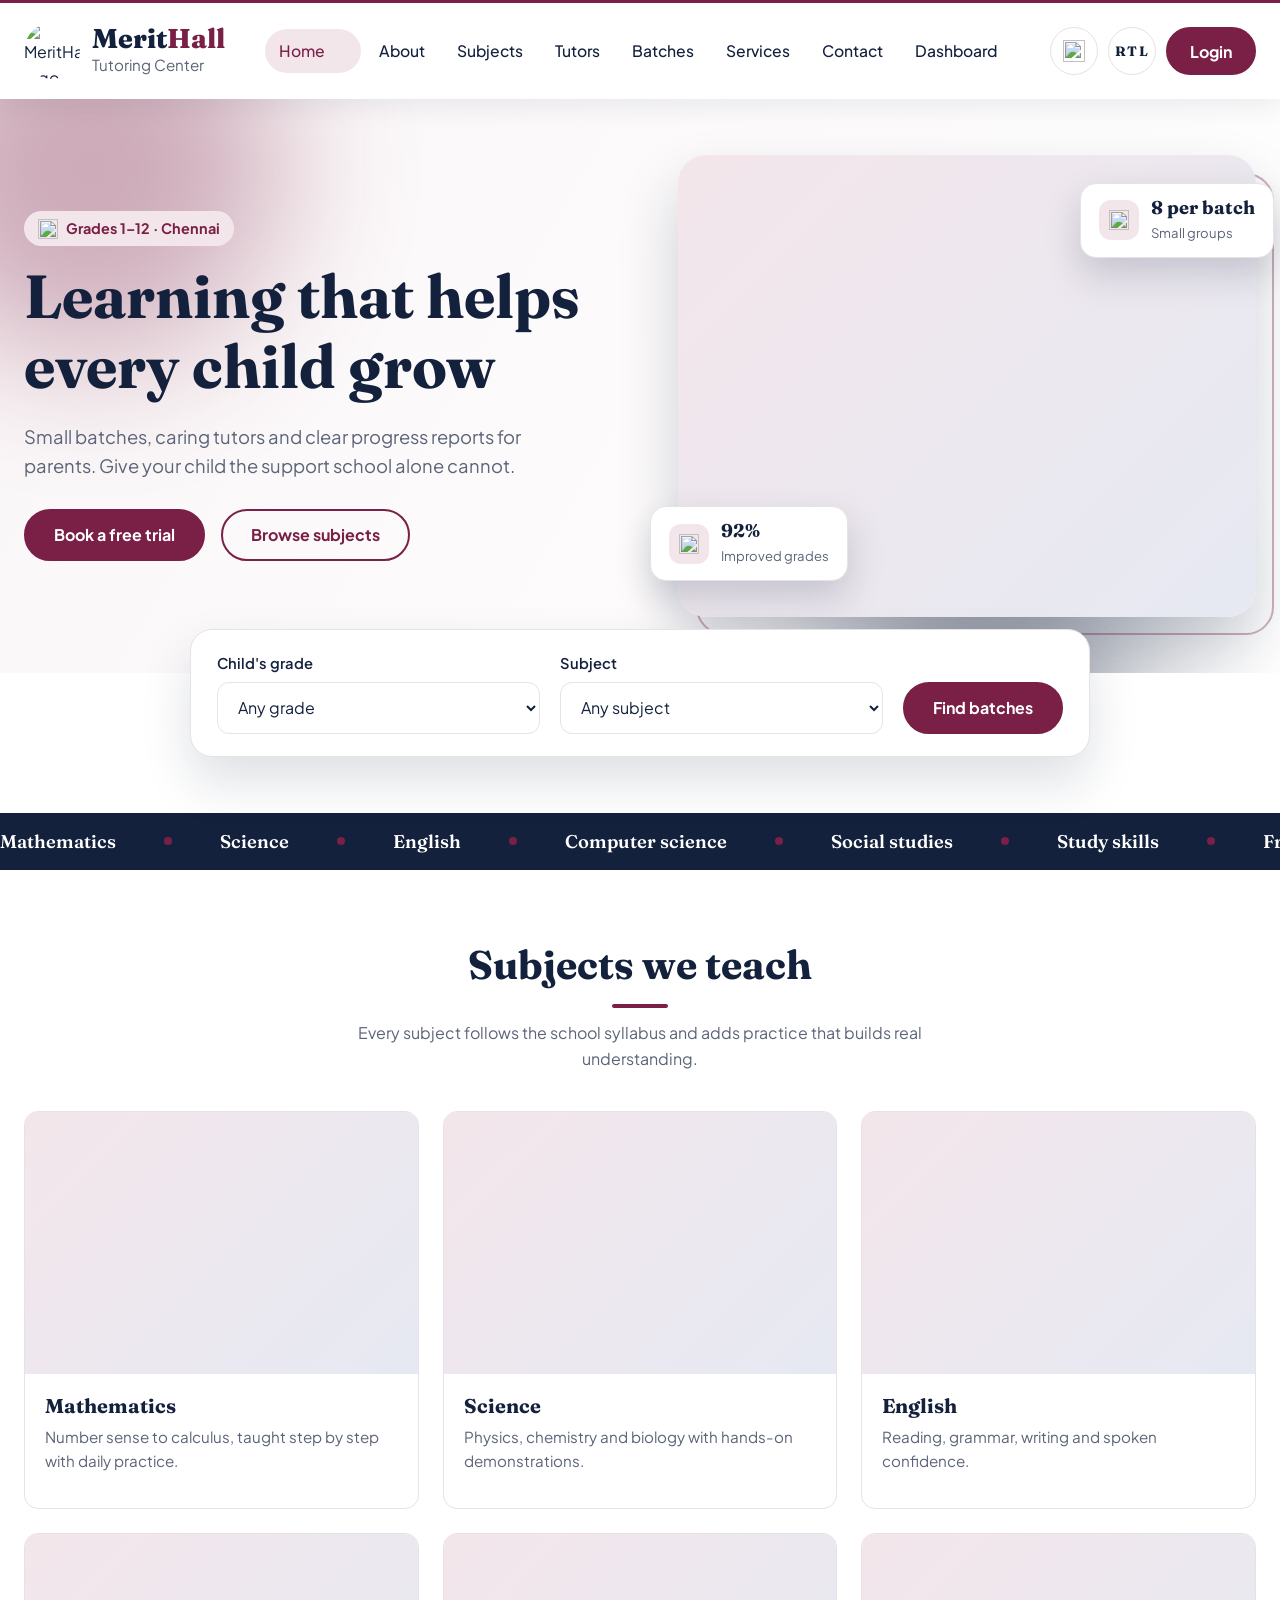
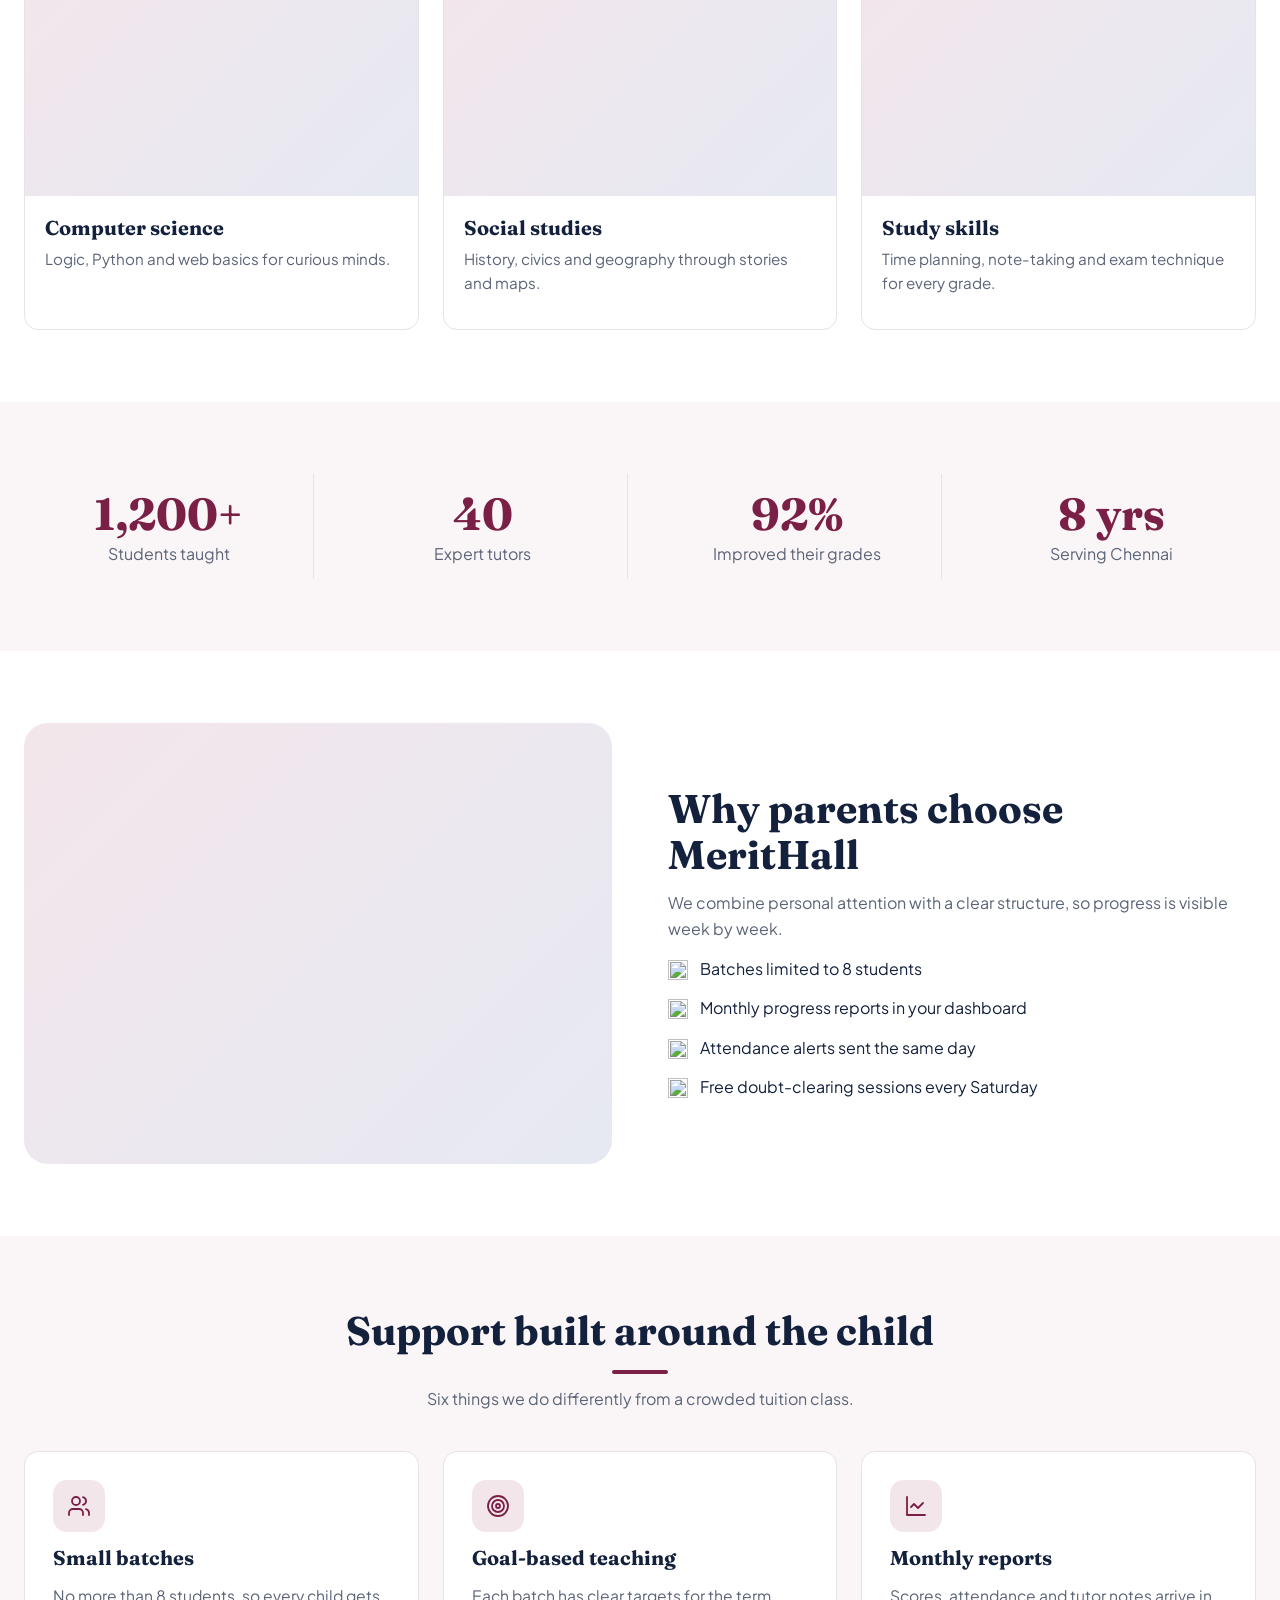
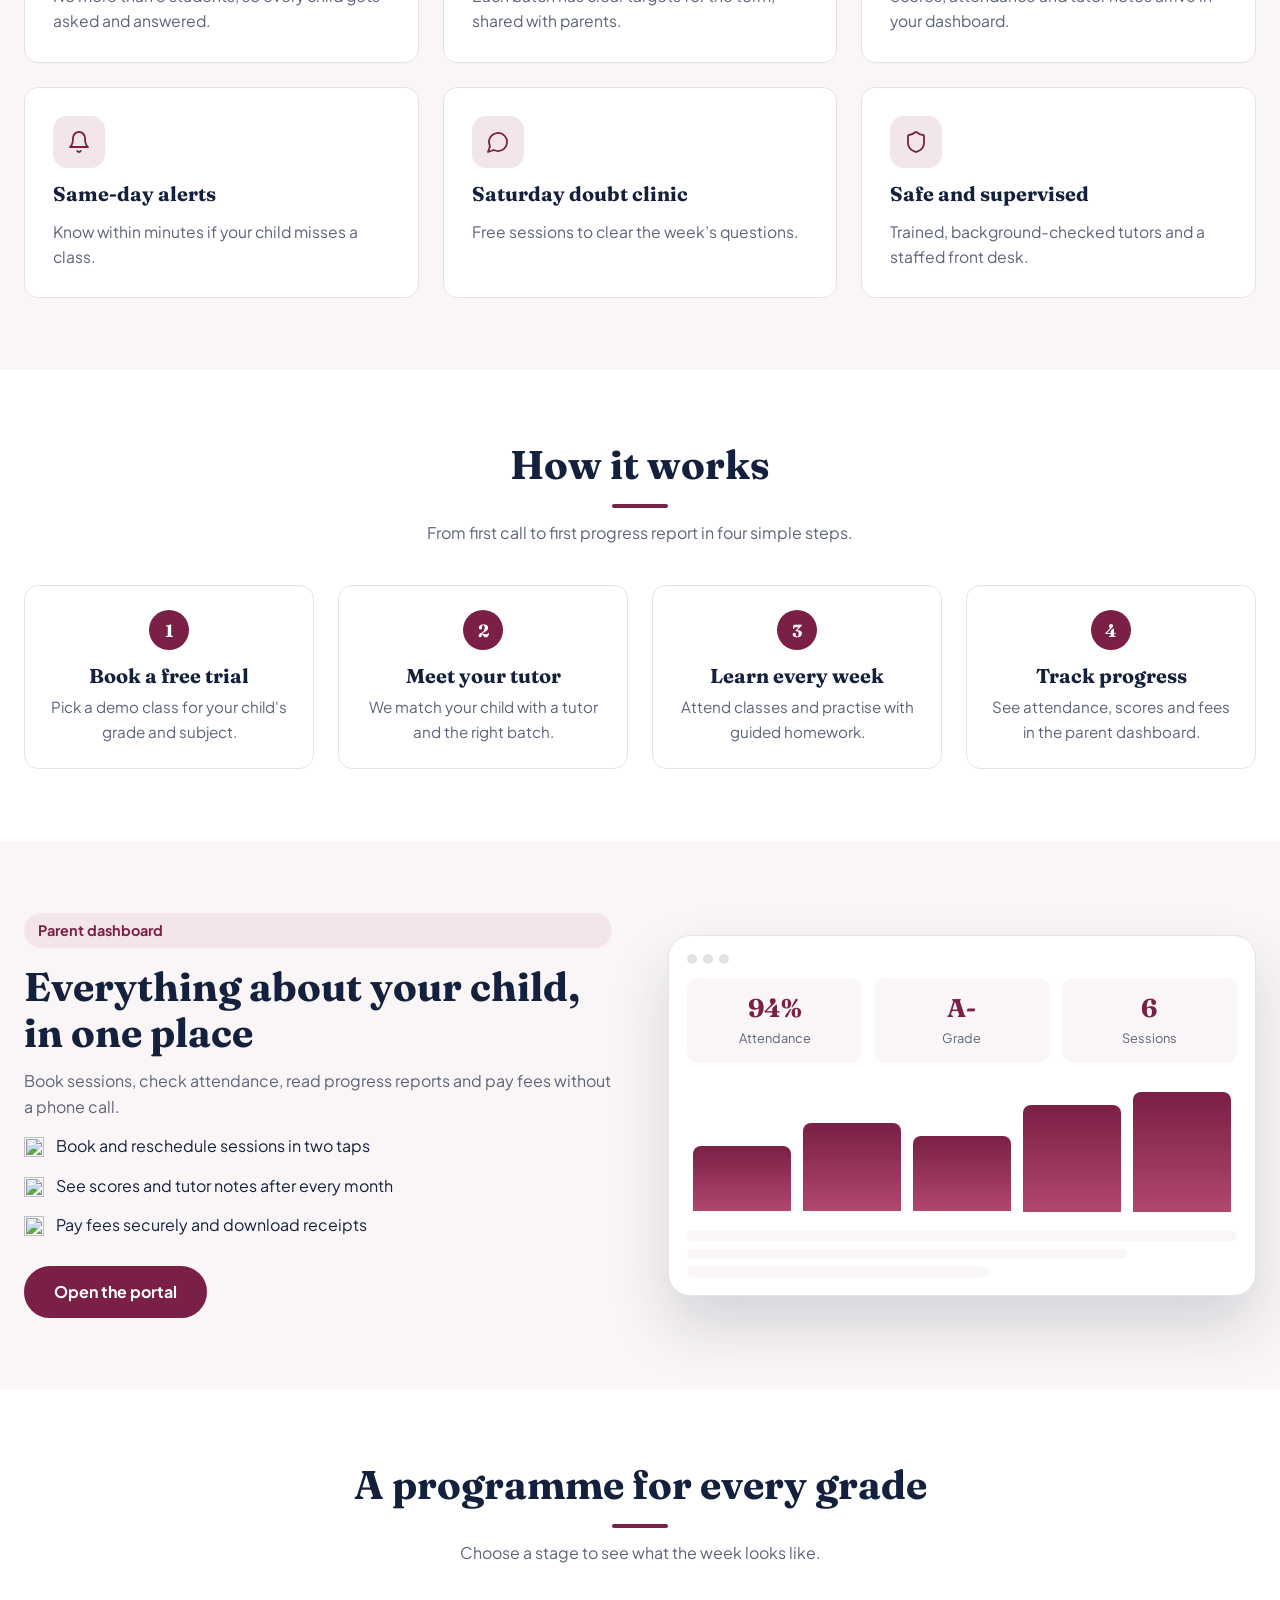
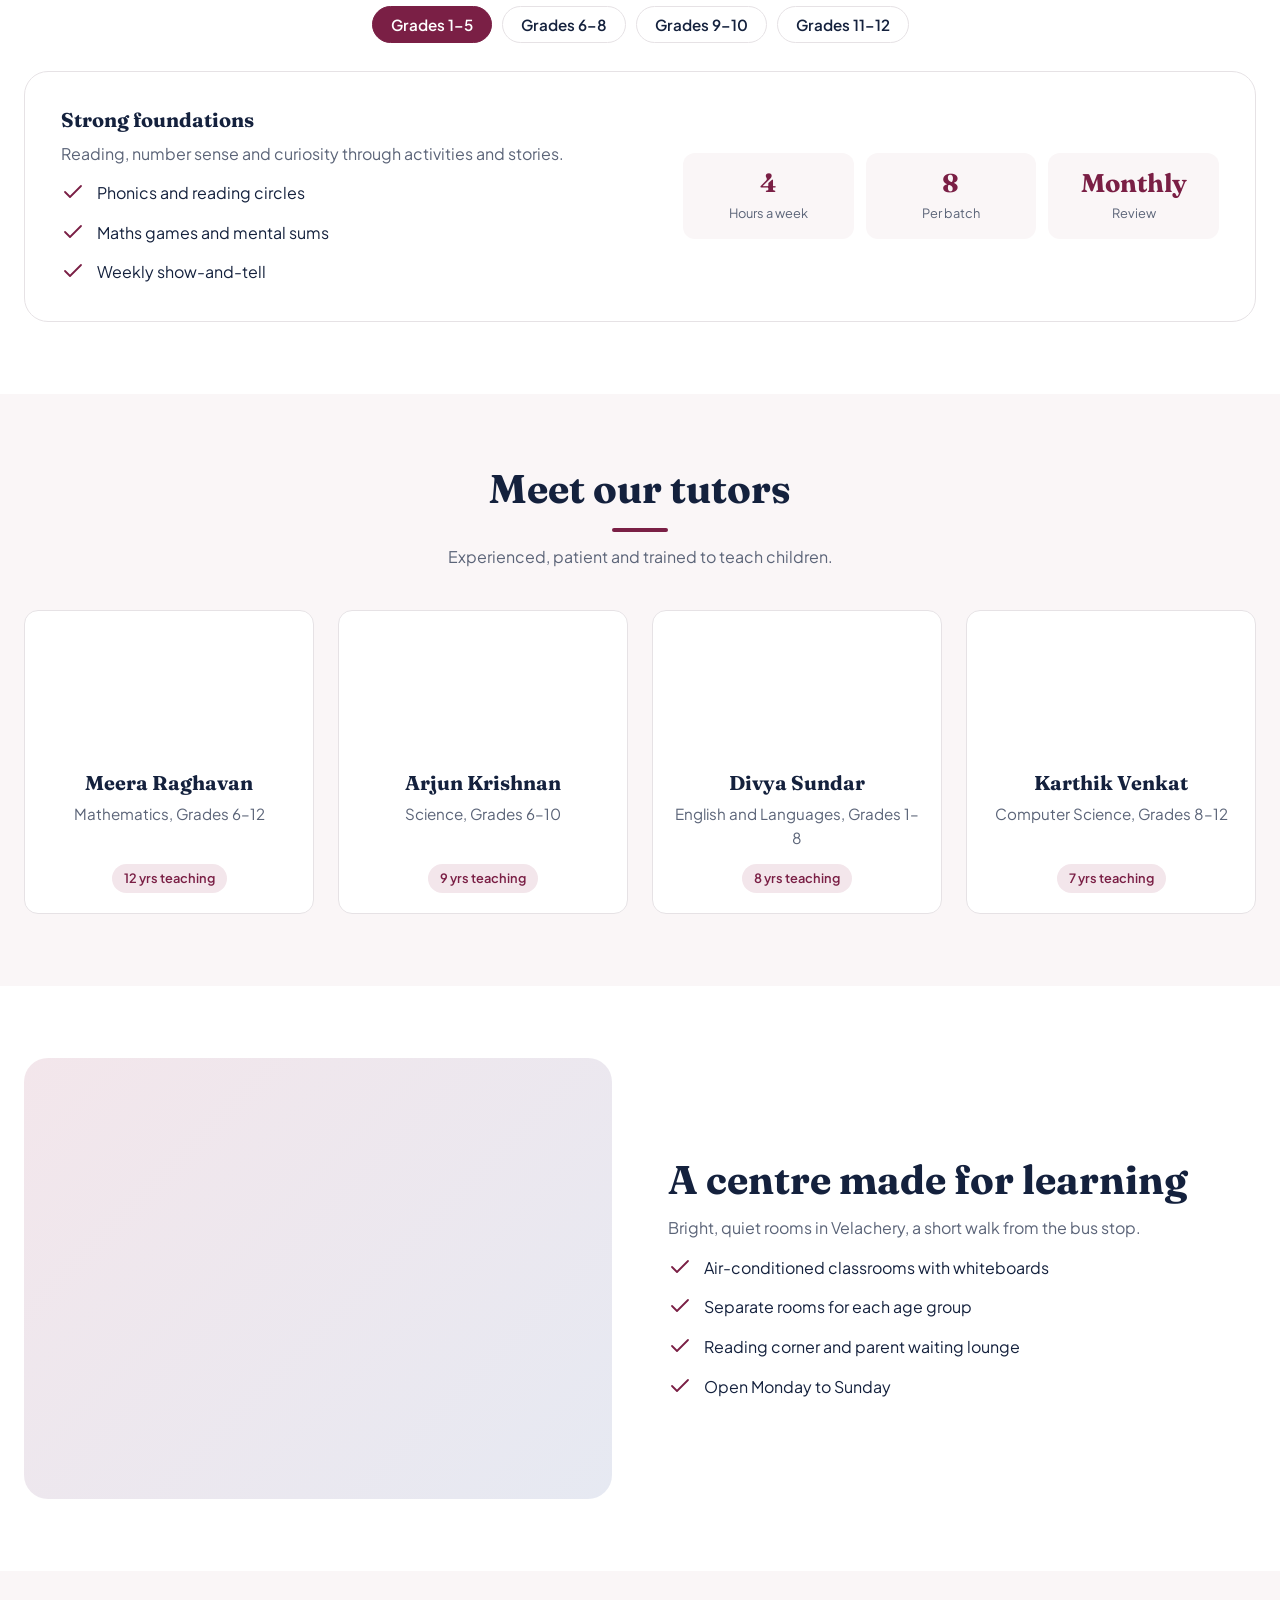
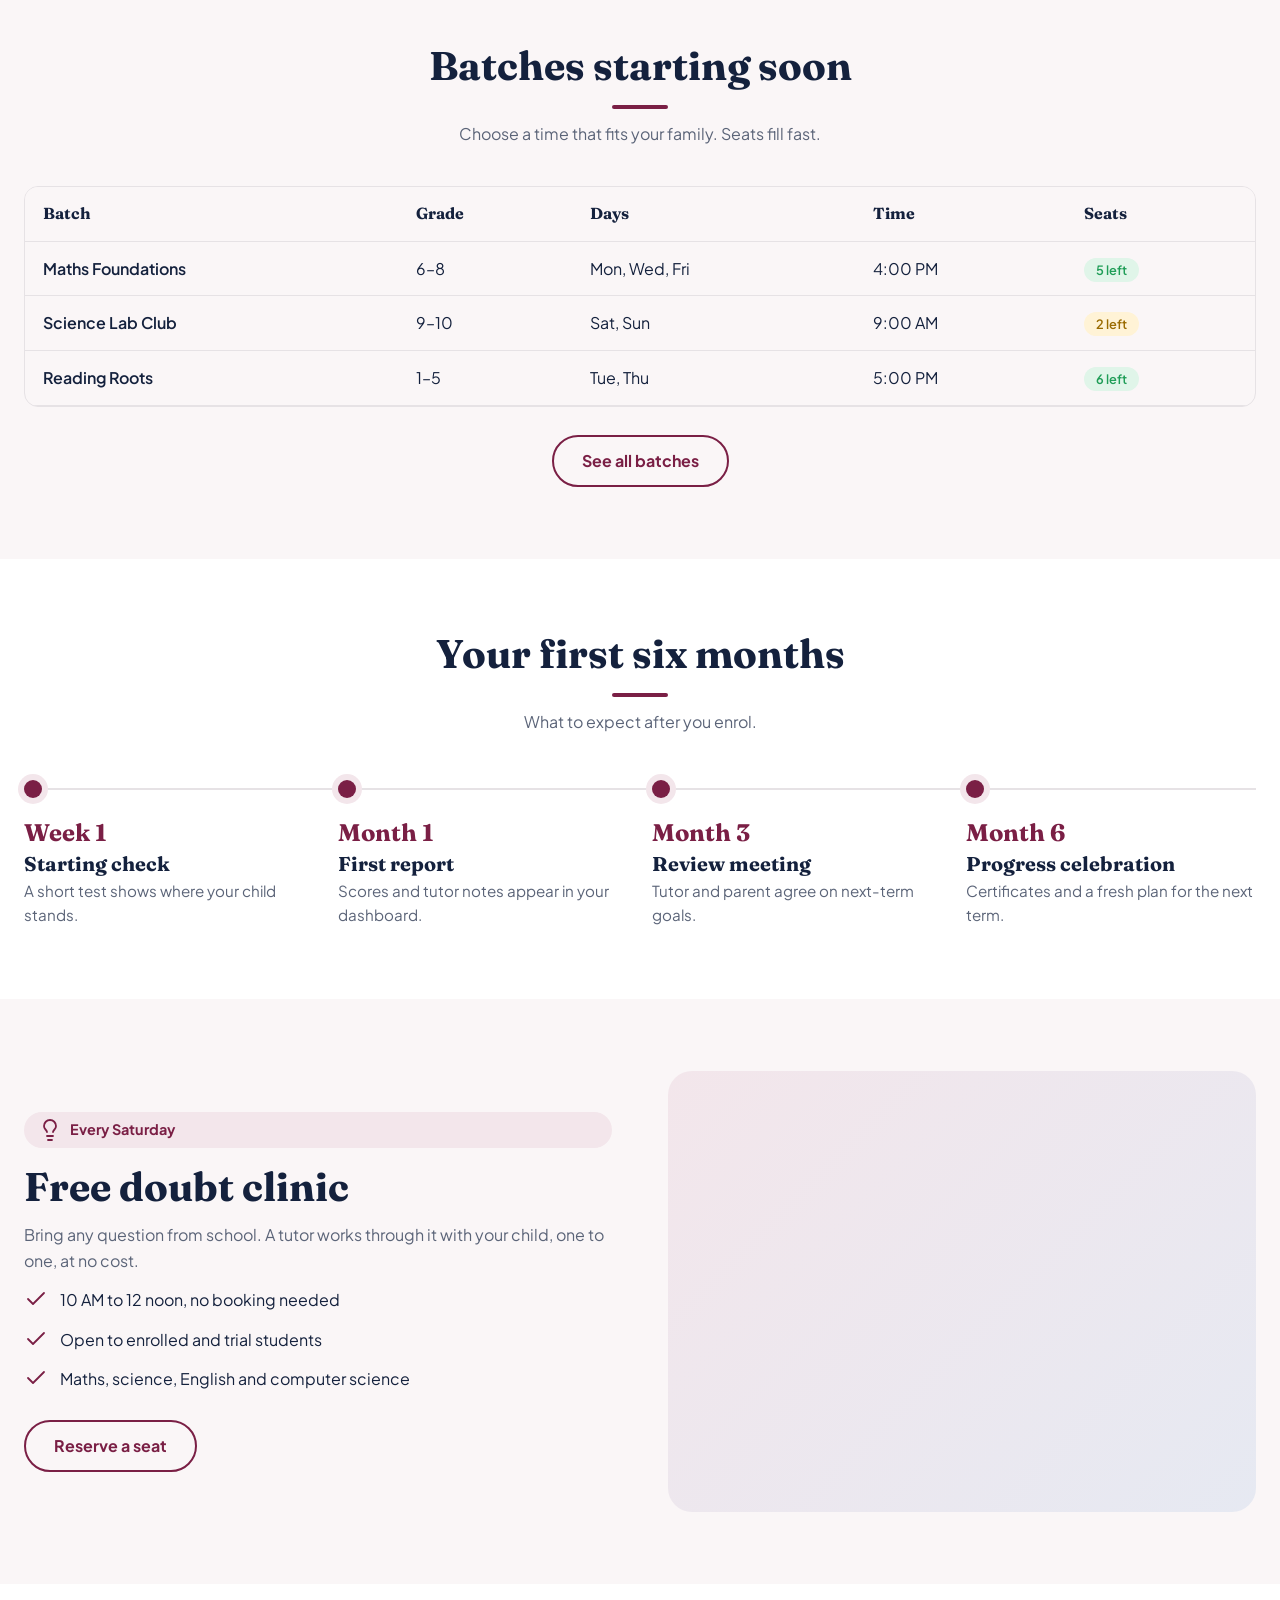
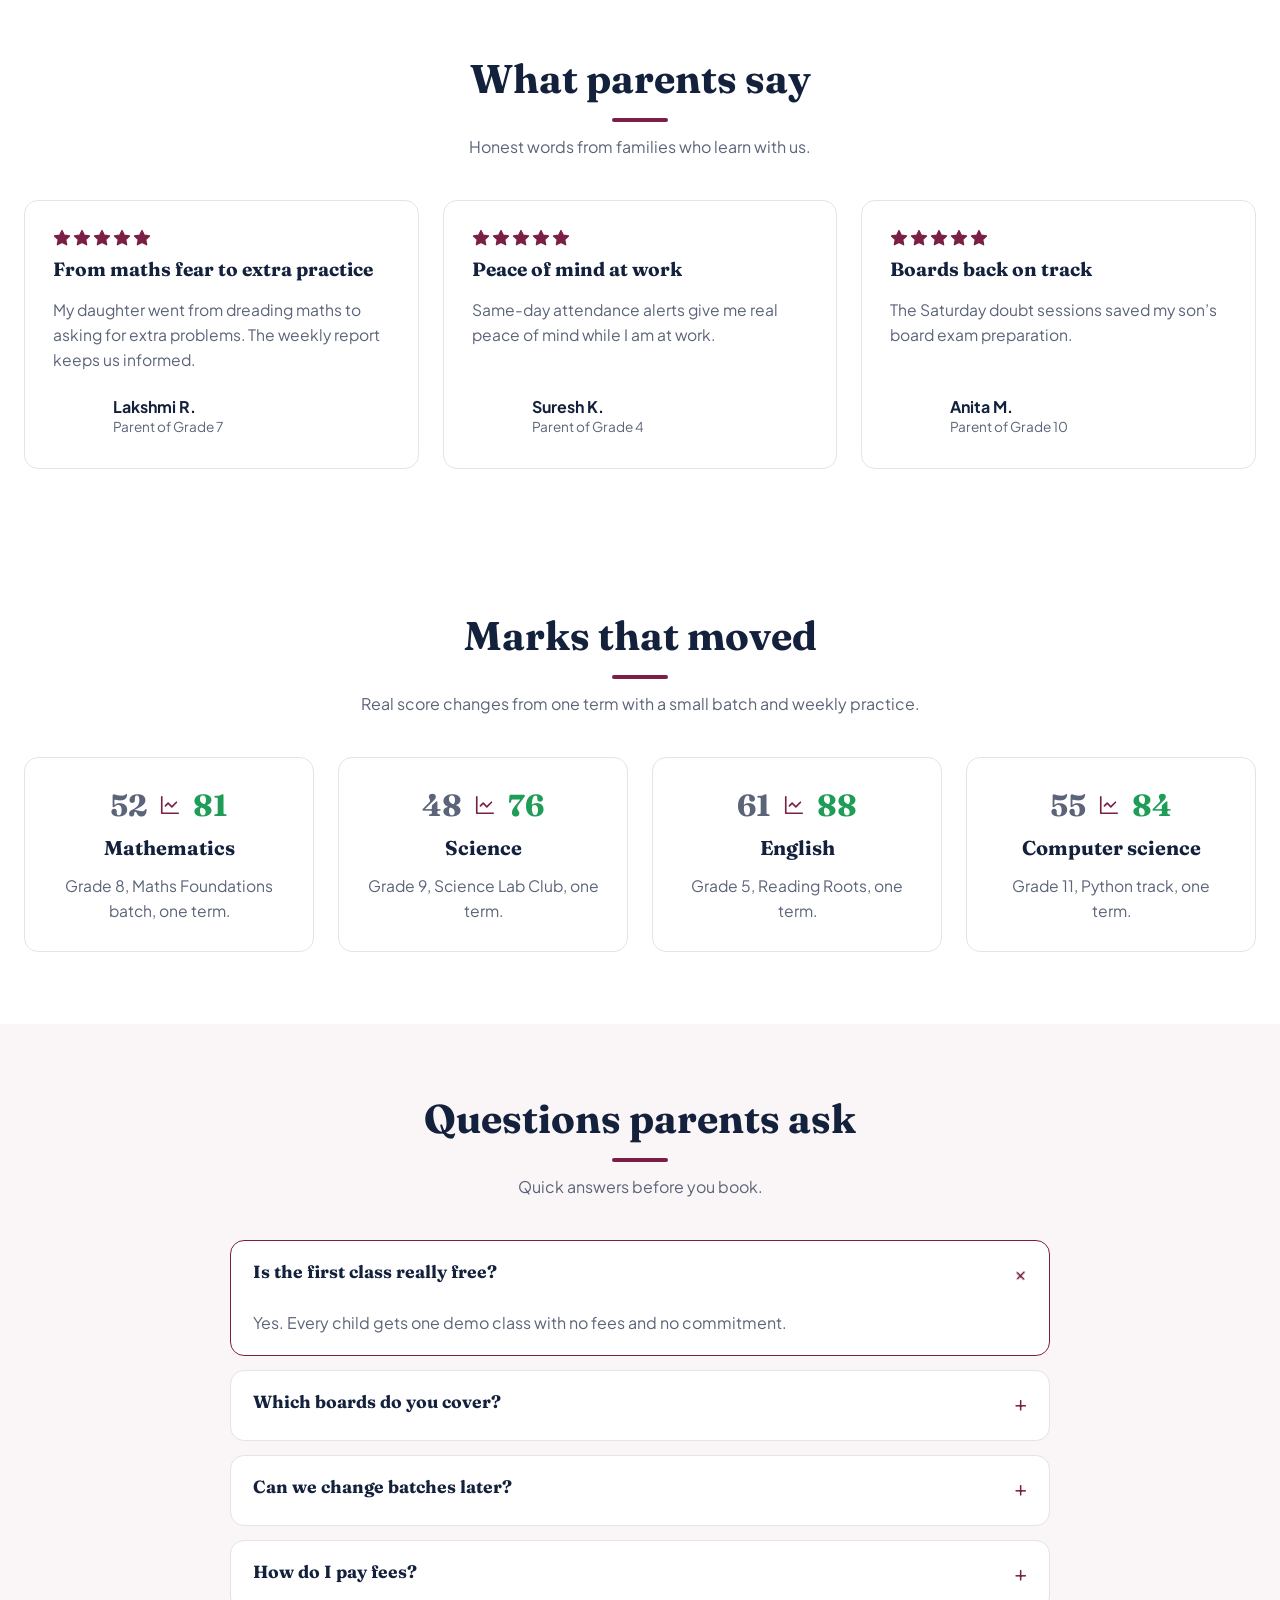
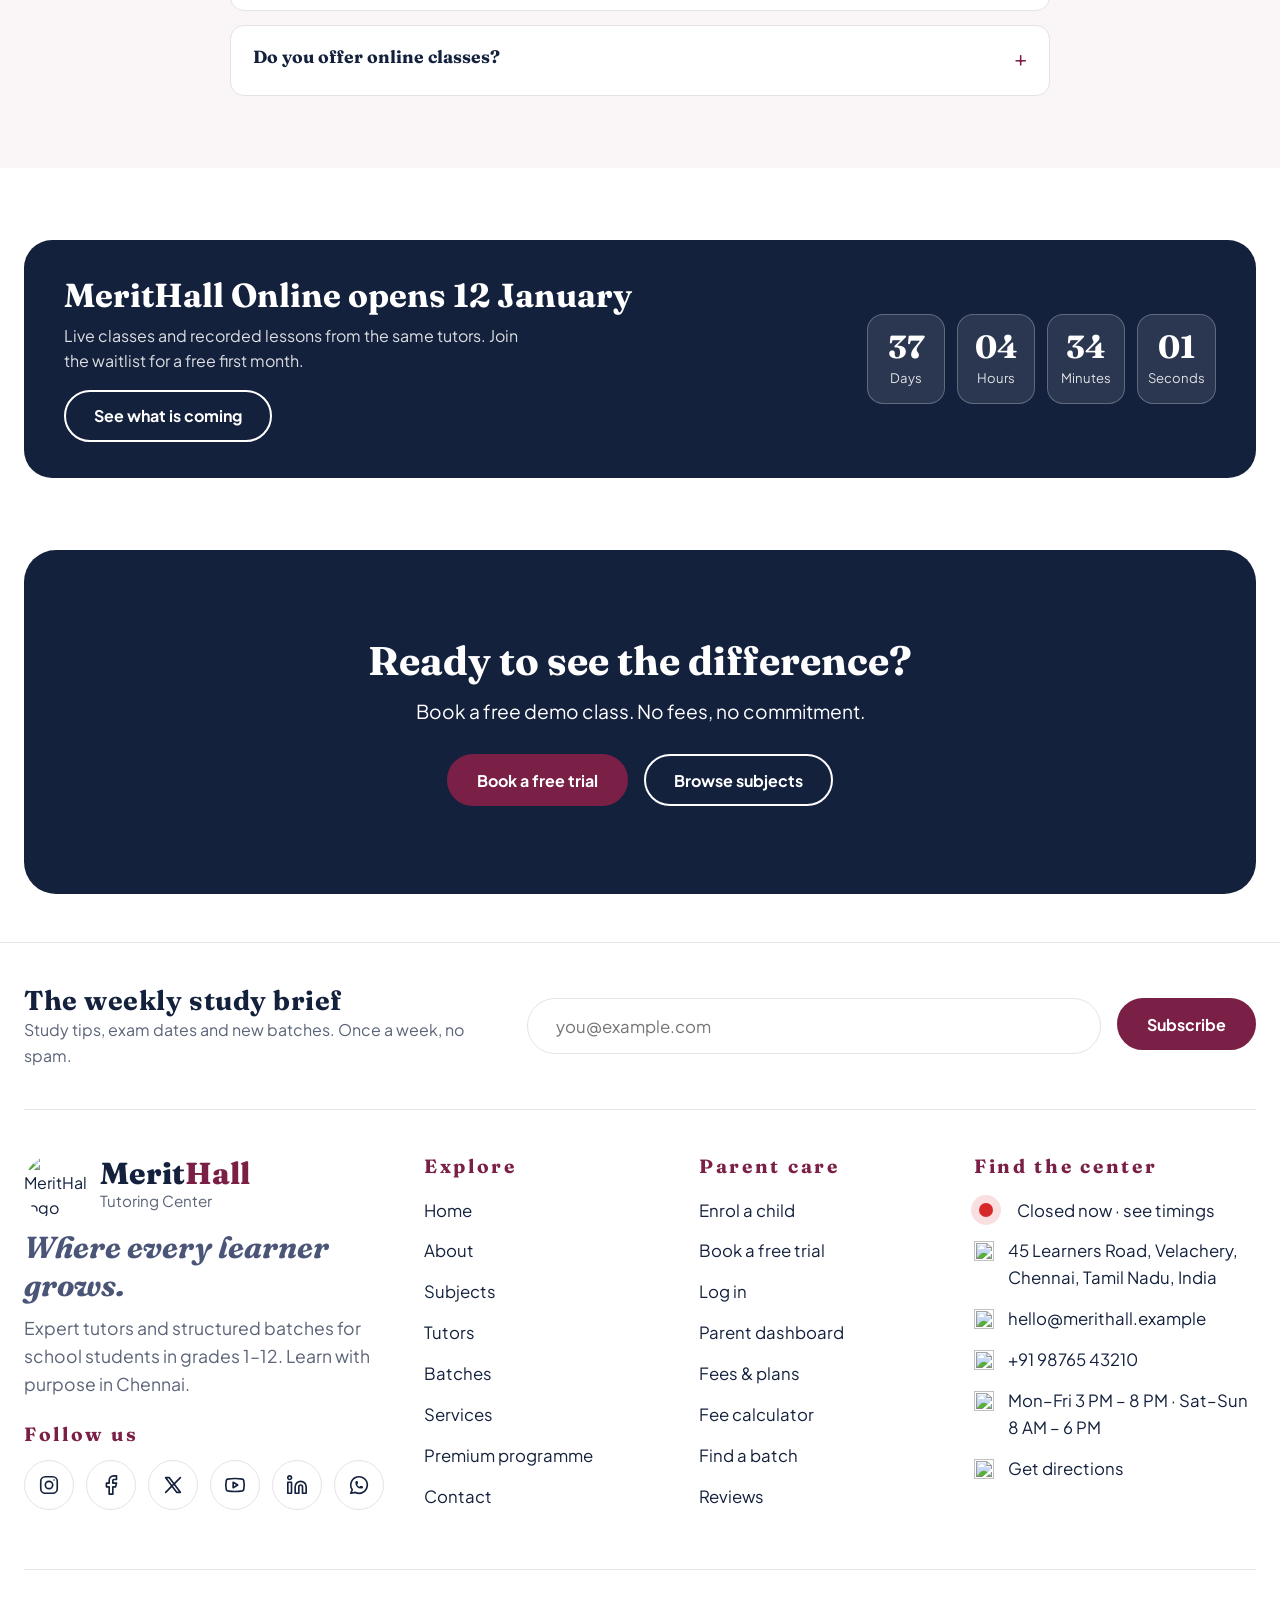
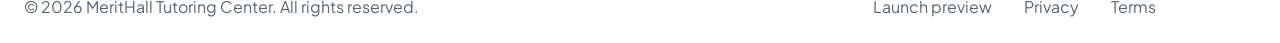
==== index.html @ f963ebc8 "Add files via upload" ====
<!DOCTYPE html>
<html lang="en" dir="ltr"><head><meta charset="utf-8"><meta name="viewport" content="width=device-width,initial-scale=1">
<title>Home | MeritHall Tutoring Center</title><meta name="description" content="MeritHall offers expert tutors, small batches and monthly progress reports for school students in grades 1-12 in Chennai. Book a free demo class today.">
<link rel="icon" type="image/svg+xml" href="images/favicon.svg"><link rel="icon" type="image/png" href="images/favicon.png"><link rel="preconnect" href="https://fonts.googleapis.com"><link rel="preconnect" href="https://fonts.gstatic.com" crossorigin>
<link href="https://fonts.googleapis.com/css2?family=Fraunces:ital,wght@0,600;0,700;1,600&family=Plus+Jakarta+Sans:wght@400;500;600;700;800&display=swap" rel="stylesheet">
<link rel="stylesheet" href="style.css">
<script type="application/ld+json">{"@context":"https://schema.org","@type":"EducationalOrganization","name":"MeritHall Tutoring Center","address":"45 Learners Road, Velachery, Chennai","telephone":"+91 98765 43210"}</script></head>
<body data-page="home">
<div id="site-header"></div>
<main>
<section class="hero"><div class="wrap"><div><span class="pill"><img class="icn" src="images/book-m.png" alt=""> Grades 1&ndash;12 &middot; Chennai</span><h1>Learning that helps every child grow</h1>
<p class="lead">Small batches, caring tutors and clear progress reports for parents. Give your child the support school alone cannot.</p>
<div class="row"><a class="btn btn-p" href="contact.html#trial">Book a free trial</a><a class="btn btn-s" href="subjects.html">Browse subjects</a></div></div><div class="hm"><div class="ph"><img src="https://images.pexels.com/photos/5212348/pexels-photo-5212348.jpeg?auto=compress&cs=tinysrgb&w=1200" alt="Teacher helping students in a bright classroom"></div><div class="fb a"><div class="ic"><img class="icn" src="images/chart-m.png" alt=""></div><div><b>92%</b><span>Improved grades</span></div></div><div class="fb b"><div class="ic"><img class="icn" src="images/user-m.png" alt=""></div><div><b>8 per batch</b><span>Small groups</span></div></div></div></div></section>
<section class="finder"><div class="wrap"><form id="finder" class="fbox" aria-label="Find a batch">
<div class="fld"><label for="fg">Child's grade</label><select id="fg"><option value="all">Any grade</option><option value="1-5">Grades 1&ndash;5</option><option value="6-8">Grades 6&ndash;8</option><option value="9-10">Grades 9&ndash;10</option><option value="11-12">Grades 11&ndash;12</option></select></div>
<div class="fld"><label for="fs">Subject</label><select id="fs"><option>Any subject</option><option>Mathematics</option><option>Science</option><option>English</option><option>Computer science</option></select></div>
<button class="btn btn-p" type="submit">Find batches</button></form></div></section>
<div class="mq" aria-hidden="true"><div><span>Mathematics</span><span>Science</span><span>English</span><span>Computer science</span><span>Social studies</span><span>Study skills</span><span>Free demo class</span><span>Grades 1–12</span><span>Mathematics</span><span>Science</span><span>English</span><span>Computer science</span><span>Social studies</span><span>Study skills</span><span>Free demo class</span><span>Grades 1–12</span></div></div>
<section class="section"><div class="wrap"><div class="head"><h2>Subjects we teach</h2><p>Every subject follows the school syllabus and adds practice that builds real understanding.</p></div>
<div class="g3"><article class="card"><div class="ph"><img src="https://images.pexels.com/photos/8617726/pexels-photo-8617726.jpeg?auto=compress&cs=tinysrgb&w=1200" alt="Teacher and student solving a geometry problem on a chalkboard" loading="lazy"></div><div class="bd"><h3>Mathematics</h3><p>Number sense to calculus, taught step by step with daily practice.</p><div class="tags"></div></div></article><article class="card"><div class="ph"><img src="https://images.pexels.com/photos/8923701/pexels-photo-8923701.jpeg?auto=compress&cs=tinysrgb&w=1200" alt="Children doing a science experiment with a teacher" loading="lazy"></div><div class="bd"><h3>Science</h3><p>Physics, chemistry and biology with hands-on demonstrations.</p><div class="tags"></div></div></article><article class="card"><div class="ph"><img src="https://images.pexels.com/photos/8466783/pexels-photo-8466783.jpeg?auto=compress&cs=tinysrgb&w=1200" alt="Schoolgirls reading a book together" loading="lazy"></div><div class="bd"><h3>English</h3><p>Reading, grammar, writing and spoken confidence.</p><div class="tags"></div></div></article><article class="card"><div class="ph"><img src="https://images.pexels.com/photos/5621938/pexels-photo-5621938.jpeg?auto=compress&cs=tinysrgb&w=1200" alt="Children learning on computers in a lab" loading="lazy"></div><div class="bd"><h3>Computer science</h3><p>Logic, Python and web basics for curious minds.</p><div class="tags"></div></div></article><article class="card"><div class="ph"><img src="https://images.pexels.com/photos/5428267/pexels-photo-5428267.jpeg?auto=compress&cs=tinysrgb&w=900" alt="Children learning geography with a globe" loading="lazy"></div><div class="bd"><h3>Social studies</h3><p>History, civics and geography through stories and maps.</p><div class="tags"></div></div></article><article class="card"><div class="ph"><img src="https://images.pexels.com/photos/7692564/pexels-photo-7692564.jpeg?auto=compress&cs=tinysrgb&w=900" alt="Teacher guiding a teenager with homework" loading="lazy"></div><div class="bd"><h3>Study skills</h3><p>Time planning, note-taking and exam technique for every grade.</p><div class="tags"></div></div></article></div></div></section>
<section class="section alt"><div class="wrap stats"><div><b>1,200+</b><span>Students taught</span></div><div><b>40</b><span>Expert tutors</span></div><div><b>92%</b><span>Improved their grades</span></div><div><b>8 yrs</b><span>Serving Chennai</span></div></div></section>
<section class="section"><div class="wrap split"><div class="ph"><img src="https://images.pexels.com/photos/8923079/pexels-photo-8923079.jpeg?auto=compress&cs=tinysrgb&w=1200" alt="Teacher guiding a small group of children at a table" loading="lazy"></div><div><h2>Why parents choose MeritHall</h2><p style="color:var(--mut);margin-top:12px">We combine personal attention with a clear structure, so progress is visible week by week.</p>
<ul class="ticks"><li><img class="icn" src="images/check-m.png" alt=""><span>Batches limited to 8 students</span></li><li><img class="icn" src="images/check-m.png" alt=""><span>Monthly progress reports in your dashboard</span></li><li><img class="icn" src="images/check-m.png" alt=""><span>Attendance alerts sent the same day</span></li><li><img class="icn" src="images/check-m.png" alt=""><span>Free doubt-clearing sessions every Saturday</span></li></ul></div></div></section>
<section class="section alt"><div class="wrap"><div class="head c"><h2>Support built around the child</h2><p>Six things we do differently from a crowded tuition class.</p></div><div class="g3"><div class="card quote"><span class="ibx"><i class="li" data-i="users"></i></span><h3>Small batches</h3><p>No more than 8 students, so every child gets asked and answered.</p></div><div class="card quote"><span class="ibx"><i class="li" data-i="target"></i></span><h3>Goal-based teaching</h3><p>Each batch has clear targets for the term, shared with parents.</p></div><div class="card quote"><span class="ibx"><i class="li" data-i="chart"></i></span><h3>Monthly reports</h3><p>Scores, attendance and tutor notes arrive in your dashboard.</p></div><div class="card quote"><span class="ibx"><i class="li" data-i="bell"></i></span><h3>Same-day alerts</h3><p>Know within minutes if your child misses a class.</p></div><div class="card quote"><span class="ibx"><i class="li" data-i="message"></i></span><h3>Saturday doubt clinic</h3><p>Free sessions to clear the week&rsquo;s questions.</p></div><div class="card quote"><span class="ibx"><i class="li" data-i="shield"></i></span><h3>Safe and supervised</h3><p>Trained, background-checked tutors and a staffed front desk.</p></div></div></div></section>
<section class="section"><div class="wrap"><div class="head c"><h2>How it works</h2><p>From first call to first progress report in four simple steps.</p></div>
<div class="g4 steps"><div class="card"><h3>Book a free trial</h3><p>Pick a demo class for your child's grade and subject.</p></div><div class="card"><h3>Meet your tutor</h3><p>We match your child with a tutor and the right batch.</p></div><div class="card"><h3>Learn every week</h3><p>Attend classes and practise with guided homework.</p></div><div class="card"><h3>Track progress</h3><p>See attendance, scores and fees in the parent dashboard.</p></div></div></div></section>
<section class="section alt"><div class="wrap split"><div><span class="pill">Parent dashboard</span><h2>Everything about your child, in one place</h2><p style="color:var(--mut);margin-top:12px">Book sessions, check attendance, read progress reports and pay fees without a phone call.</p>
<ul class="ticks"><li><img class="icn" src="images/calendar-m.png" alt=""><span>Book and reschedule sessions in two taps</span></li><li><img class="icn" src="images/chart-m.png" alt=""><span>See scores and tutor notes after every month</span></li><li><img class="icn" src="images/wallet-m.png" alt=""><span>Pay fees securely and download receipts</span></li></ul>
<div class="row" style="margin-top:28px"><a class="btn btn-p" href="login.html">Open the portal</a></div></div>
<div class="mock" aria-hidden="true"><div class="mdots"><i></i><i></i><i></i></div><div class="mk"><div><b>94%</b><span>Attendance</span></div><div><b>A-</b><span>Grade</span></div><div><b>6</b><span>Sessions</span></div></div>
<div class="mb"><i style="height:50%"></i><i style="height:68%"></i><i style="height:58%"></i><i style="height:82%"></i><i style="height:92%"></i></div><div class="ml"><span></span><span></span><span></span></div></div></div></section>
<section class="section"><div class="wrap"><div class="head c"><h2>A programme for every grade</h2><p>Choose a stage to see what the week looks like.</p></div><div data-tabs><div class="tabs" role="tablist" aria-label="Grade programmes"><button class="chip on" role="tab" aria-selected="true" tabindex="0" type="button">Grades 1&ndash;5</button><button class="chip" role="tab" aria-selected="false" tabindex="-1" type="button">Grades 6&ndash;8</button><button class="chip" role="tab" aria-selected="false" tabindex="-1" type="button">Grades 9&ndash;10</button><button class="chip" role="tab" aria-selected="false" tabindex="-1" type="button">Grades 11&ndash;12</button></div><div class="tp on" role="tabpanel"><div><h3>Strong foundations</h3><p>Reading, number sense and curiosity through activities and stories.</p><ul class="ticks"><li><i class="li" data-i="check"></i><span>Phonics and reading circles</span></li><li><i class="li" data-i="check"></i><span>Maths games and mental sums</span></li><li><i class="li" data-i="check"></i><span>Weekly show-and-tell</span></li></ul></div><div class="mk"><div><b>4</b><span>Hours a week</span></div><div><b>8</b><span>Per batch</span></div><div><b>Monthly</b><span>Review</span></div></div></div><div class="tp" role="tabpanel"><div><h3>Confidence in core subjects</h3><p>Concepts get deeper, and study habits start to form.</p><ul class="ticks"><li><i class="li" data-i="check"></i><span>Concept notebooks for each subject</span></li><li><i class="li" data-i="check"></i><span>Weekly practice sheets</span></li><li><i class="li" data-i="check"></i><span>Science lab club on weekends</span></li></ul></div><div class="mk"><div><b>6</b><span>Hours a week</span></div><div><b>8</b><span>Per batch</span></div><div><b>Monthly</b><span>Review</span></div></div></div><div class="tp" role="tabpanel"><div><h3>Board exam readiness</h3><p>Chapter tests, past papers and a revision calendar.</p><ul class="ticks"><li><i class="li" data-i="check"></i><span>Chapter-wise tests every fortnight</span></li><li><i class="li" data-i="check"></i><span>Past-paper practice</span></li><li><i class="li" data-i="check"></i><span>Exam-technique workshops</span></li></ul></div><div class="mk"><div><b>8</b><span>Hours a week</span></div><div><b>8</b><span>Per batch</span></div><div><b>Fortnightly</b><span>Review</span></div></div></div><div class="tp" role="tabpanel"><div><h3>Entrance and board focus</h3><p>Senior tutors, mock exams and career guidance.</p><ul class="ticks"><li><i class="li" data-i="check"></i><span>Mock exams each term</span></li><li><i class="li" data-i="check"></i><span>Doubt support on school days</span></li><li><i class="li" data-i="check"></i><span>Career and course counselling</span></li></ul></div><div class="mk"><div><b>10</b><span>Hours a week</span></div><div><b>6</b><span>Per batch</span></div><div><b>Fortnightly</b><span>Review</span></div></div></div></div></div></section>
<section class="section alt"><div class="wrap"><div class="head"><h2>Meet our tutors</h2><p>Experienced, patient and trained to teach children.</p></div>
<div class="g4"><article class="card"><div class="ph pt"><img src="https://randomuser.me/api/portraits/women/44.jpg" alt="Portrait of Meera Raghavan" width="128" height="128" loading="lazy"></div><div class="bd"><h3>Meera Raghavan</h3><p>Mathematics, Grades 6–12</p><div class="tags"><span class="tag">12 yrs teaching</span></div></div></article><article class="card"><div class="ph pt"><img src="https://randomuser.me/api/portraits/men/32.jpg" alt="Portrait of Arjun Krishnan" width="128" height="128" loading="lazy"></div><div class="bd"><h3>Arjun Krishnan</h3><p>Science, Grades 6–10</p><div class="tags"><span class="tag">9 yrs teaching</span></div></div></article><article class="card"><div class="ph pt"><img src="https://randomuser.me/api/portraits/women/65.jpg" alt="Portrait of Divya Sundar" width="128" height="128" loading="lazy"></div><div class="bd"><h3>Divya Sundar</h3><p>English and Languages, Grades 1–8</p><div class="tags"><span class="tag">8 yrs teaching</span></div></div></article><article class="card"><div class="ph pt"><img src="https://randomuser.me/api/portraits/men/75.jpg" alt="Portrait of Karthik Venkat" width="128" height="128" loading="lazy"></div><div class="bd"><h3>Karthik Venkat</h3><p>Computer Science, Grades 8–12</p><div class="tags"><span class="tag">7 yrs teaching</span></div></div></article></div></div></section>
<section class="section"><div class="wrap split"><div class="ph"><img src="https://images.pexels.com/photos/8466915/pexels-photo-8466915.jpeg?auto=compress&cs=tinysrgb&w=1200" alt="Children reading in a bright library corner" loading="lazy" width="1200" height="900"></div><div><h2>A centre made for learning</h2><p style="color:var(--mut);margin-top:12px">Bright, quiet rooms in Velachery, a short walk from the bus stop.</p><ul class="ticks"><li><i class="li" data-i="check"></i><span>Air-conditioned classrooms with whiteboards</span></li><li><i class="li" data-i="check"></i><span>Separate rooms for each age group</span></li><li><i class="li" data-i="check"></i><span>Reading corner and parent waiting lounge</span></li><li><i class="li" data-i="check"></i><span>Open Monday to Sunday</span></li></ul></div></div></section>
<section class="section alt"><div class="wrap"><div class="head"><h2>Batches starting soon</h2><p>Choose a time that fits your family. Seats fill fast.</p></div>
<div class="tw"><table><thead><tr><th>Batch</th><th>Grade</th><th>Days</th><th>Time</th><th>Seats</th></tr></thead><tbody>
<tr><td>Maths Foundations</td><td>6&ndash;8</td><td>Mon, Wed, Fri</td><td>4:00 PM</td><td><span class="tag ok">5 left</span></td></tr>
<tr><td>Science Lab Club</td><td>9&ndash;10</td><td>Sat, Sun</td><td>9:00 AM</td><td><span class="tag wait">2 left</span></td></tr>
<tr><td>Reading Roots</td><td>1&ndash;5</td><td>Tue, Thu</td><td>5:00 PM</td><td><span class="tag ok">6 left</span></td></tr></tbody></table></div>
<div class="row c" style="margin-top:28px"><a class="btn btn-s" href="batches.html">See all batches</a></div></div></section>
<section class="section"><div class="wrap"><div class="head c"><h2>Your first six months</h2><p>What to expect after you enrol.</p></div><ol class="tl"><li><b>Week 1</b><h3>Starting check</h3><p>A short test shows where your child stands.</p></li><li><b>Month 1</b><h3>First report</h3><p>Scores and tutor notes appear in your dashboard.</p></li><li><b>Month 3</b><h3>Review meeting</h3><p>Tutor and parent agree on next-term goals.</p></li><li><b>Month 6</b><h3>Progress celebration</h3><p>Certificates and a fresh plan for the next term.</p></li></ol></div></section>
<section class="section alt"><div class="wrap split"><div><span class="pill"><i class="li" data-i="bulb"></i> Every Saturday</span><h2>Free doubt clinic</h2><p style="color:var(--mut);margin-top:12px">Bring any question from school. A tutor works through it with your child, one to one, at no cost.</p><ul class="ticks"><li><i class="li" data-i="check"></i><span>10 AM to 12 noon, no booking needed</span></li><li><i class="li" data-i="check"></i><span>Open to enrolled and trial students</span></li><li><i class="li" data-i="check"></i><span>Maths, science, English and computer science</span></li></ul><div class="row" style="margin-top:28px"><a class="btn btn-s" href="contact.html#trial">Reserve a seat</a></div></div><div class="ph"><img src="https://images.pexels.com/photos/35745339/pexels-photo-35745339.jpeg?auto=compress&cs=tinysrgb&w=1200" alt="Teacher helping a student with homework on a laptop" loading="lazy" width="1200" height="900"></div></div></section>
<section class="section" id="reviews"><div class="wrap"><div class="head c"><h2>What parents say</h2><p>Honest words from families who learn with us.</p></div>
<div class="g3"><div class="card quote"><span class="stars" role="img" aria-label="5 out of 5 stars"><i class="li" data-i="star"></i><i class="li" data-i="star"></i><i class="li" data-i="star"></i><i class="li" data-i="star"></i><i class="li" data-i="star"></i></span><b class="tq">From maths fear to extra practice</b><p>My daughter went from dreading maths to asking for extra problems. The weekly report keeps us informed.</p><div class="who"><img src="https://randomuser.me/api/portraits/women/79.jpg" alt="Portrait of Lakshmi R." width="48" height="48" loading="lazy"><span><strong>Lakshmi R.</strong><em>Parent of Grade 7</em></span></div></div><div class="card quote"><span class="stars" role="img" aria-label="5 out of 5 stars"><i class="li" data-i="star"></i><i class="li" data-i="star"></i><i class="li" data-i="star"></i><i class="li" data-i="star"></i><i class="li" data-i="star"></i></span><b class="tq">Peace of mind at work</b><p>Same-day attendance alerts give me real peace of mind while I am at work.</p><div class="who"><img src="https://randomuser.me/api/portraits/men/46.jpg" alt="Portrait of Suresh K." width="48" height="48" loading="lazy"><span><strong>Suresh K.</strong><em>Parent of Grade 4</em></span></div></div><div class="card quote"><span class="stars" role="img" aria-label="5 out of 5 stars"><i class="li" data-i="star"></i><i class="li" data-i="star"></i><i class="li" data-i="star"></i><i class="li" data-i="star"></i><i class="li" data-i="star"></i></span><b class="tq">Boards back on track</b><p>The Saturday doubt sessions saved my son&rsquo;s board exam preparation.</p><div class="who"><img src="https://randomuser.me/api/portraits/women/12.jpg" alt="Portrait of Anita M." width="48" height="48" loading="lazy"><span><strong>Anita M.</strong><em>Parent of Grade 10</em></span></div></div></div></div></section>
<section class="section"><div class="wrap"><div class="head c"><h2>Marks that moved</h2><p>Real score changes from one term with a small batch and weekly practice.</p></div>
<div class="g4 res"><div class="card quote"><span class="rs"><b>52</b><i class="li" data-i="chart"></i><b class="up">81</b></span><h3>Mathematics</h3><p>Grade 8, Maths Foundations batch, one term.</p></div><div class="card quote"><span class="rs"><b>48</b><i class="li" data-i="chart"></i><b class="up">76</b></span><h3>Science</h3><p>Grade 9, Science Lab Club, one term.</p></div><div class="card quote"><span class="rs"><b>61</b><i class="li" data-i="chart"></i><b class="up">88</b></span><h3>English</h3><p>Grade 5, Reading Roots, one term.</p></div><div class="card quote"><span class="rs"><b>55</b><i class="li" data-i="chart"></i><b class="up">84</b></span><h3>Computer science</h3><p>Grade 11, Python track, one term.</p></div></div></div></section>
<section class="section alt"><div class="wrap"><div class="head c"><h2>Questions parents ask</h2><p>Quick answers before you book.</p></div><div class="faq"><details open><summary>Is the first class really free?</summary><p>Yes. Every child gets one demo class with no fees and no commitment.</p></details><details><summary>Which boards do you cover?</summary><p>CBSE, ICSE and the Tamil Nadu State Board.</p></details><details><summary>Can we change batches later?</summary><p>Yes. You can switch at the start of any month.</p></details><details><summary>How do I pay fees?</summary><p>Monthly from your parent dashboard. Receipts download instantly.</p></details><details><summary>Do you offer online classes?</summary><p>Online batches are coming soon. See the launch page for details.</p></details></div></div></section>
<section class="section"><div class="wrap"><div class="strip on-dark"><div><h2>MeritHall Online opens 12 January</h2><p>Live classes and recorded lessons from the same tutors. Join the waitlist for a free first month.</p><a class="btn btn-s" href="coming-soon.html">See what is coming</a></div><div class="cd" data-launch="2027-01-12T09:00:00+05:30" role="timer" aria-label="Time until launch"><div><b data-u="d">00</b><span>Days</span></div><div><b data-u="h">00</b><span>Hours</span></div><div><b data-u="m">00</b><span>Minutes</span></div><div><b data-u="s">00</b><span>Seconds</span></div></div></div></div></section>
<section class="cta"><div class="wrap"><div class="box on-dark"><img src="https://images.pexels.com/photos/8466775/pexels-photo-8466775.jpeg?auto=compress&cs=tinysrgb&w=1200" alt="Children reading with their teacher"><div><h2>Ready to see the difference?</h2><p>Book a free demo class. No fees, no commitment.</p><div class="row c"><a class="btn btn-p" href="contact.html#trial">Book a free trial</a><a class="btn btn-s" href="subjects.html">Browse subjects</a></div></div></div></div></section></main>
<div id="site-footer"></div>
<script src="main.js"></script></body></html>
---- style.css ----
/* ===== MeritHall – main styles ===== */
:root{--p:#7a1f45;--p-d:#5e1735;--s:#14213d;--bg:#fff;--bg2:#faf6f7;--tx:#14213d;--mut:#5b6478;--bd:#e6e2e5;--card:#fff;--ok:#1f9d57;--bad:#d62828;--r:14px;--sp:8px;--hf:'Fraunces',Georgia,serif;--bf:'Plus Jakarta Sans',system-ui,sans-serif;--w:1360px}
*{box-sizing:border-box;margin:0;padding:0}html{scroll-behavior:smooth}
body{font-family:var(--bf);color:var(--tx);background:var(--bg);line-height:1.6;font-size:16px}
img{max-width:100%;display:block}a{color:inherit;text-decoration:none}ul{list-style:none}
h1,h2,h3,h4{font-family:var(--hf);line-height:1.15;color:var(--tx)}
h1{font-size:clamp(2.2rem,5vw,3.8rem)}h2{font-size:clamp(1.7rem,3.2vw,2.5rem)}h3{font-size:1.25rem}
:focus-visible{outline:3px solid var(--p);outline-offset:2px}
.wrap{max-width:var(--w);margin-inline:auto;padding-inline:24px}
.section{padding-block:72px}.alt{background:var(--bg2)}
.head{max-width:640px;margin-bottom:40px}.head.c{margin-inline:auto;text-align:center}.head p{color:var(--mut);margin-top:12px}
.icn{width:20px;height:20px;object-fit:contain}.icn-l{width:28px;height:28px}
/* buttons */
.btn{display:inline-flex;align-items:center;justify-content:center;gap:8px;height:52px;padding:0 28px;border-radius:999px;font:700 1rem var(--bf);cursor:pointer;border:2px solid var(--p);transition:.2s;white-space:nowrap}
.btn-p{background:var(--p);color:#fff}.btn-p:hover{background:var(--p-d);border-color:var(--p-d)}
.btn-s{background:transparent;color:var(--p)}.btn-s:hover{background:var(--p);color:#fff}
.on-dark .btn-s,.btn-s.w{color:#fff;border-color:#fff}.on-dark .btn-s:hover{background:#fff;color:var(--s)}
.btn-block{width:100%}.row{display:flex;gap:16px;flex-wrap:wrap}.row.c{justify-content:center}
/* header */
.bar{position:sticky;top:0;z-index:50;background:var(--bg);border-top:3px solid var(--p);box-shadow:0 8px 24px rgba(20,33,61,.08)}
.bar .wrap{display:flex;align-items:center;gap:24px;height:96px}
.brand{display:flex;align-items:center;gap:12px}.brand img{width:56px;height:56px;border-radius:50%}
.brand b{display:block;font:800 1.9rem/1 var(--hf);color:var(--s)}.brand b i{font-style:normal;color:var(--p)}.brand small{color:var(--mut);font-size:.95rem}
.nav{display:flex;align-items:center;gap:6px;margin-inline-start:12px}
.nav>li{position:relative}.nav a,.nav button.nl{display:flex;align-items:center;gap:8px;padding:10px 16px;border-radius:999px;font:500 1.05rem var(--bf);background:none;border:0;color:var(--tx);cursor:pointer}
.nav a:hover,.nav a.on,.nav .nl.on,.nav .nl:hover{background:#f3e6eb;color:var(--p)}
.nav .sub{position:absolute;top:100%;inset-inline-start:0;min-width:180px;background:var(--card);border:1px solid var(--bd);border-radius:12px;padding:8px;display:none;box-shadow:0 12px 30px rgba(0,0,0,.12)}
.nav li.open .sub{display:block}.nav .sub a{border-radius:8px}
.tools{margin-inline-start:auto;display:flex;align-items:center;gap:12px}
.ibtn{width:52px;height:52px;border-radius:50%;border:1px solid var(--bd);background:var(--card);display:grid;place-items:center;cursor:pointer;font:700 .85rem var(--hf);letter-spacing:.1em;color:var(--tx)}
.ibtn:hover{border-color:var(--p)}.ibtn img{width:22px;height:22px}
.burger{display:none}
/* hero */
.hero{padding-block:56px;background:linear-gradient(120deg,var(--bg2),var(--bg))}
.hero .wrap{display:grid;grid-template-columns:1.05fr 1fr;gap:48px;align-items:center}
.hero p.lead{font-size:1.15rem;color:var(--mut);margin:20px 0 28px;max-width:520px}
.hero .ph{aspect-ratio:4/3;border-radius:28px;overflow:hidden;box-shadow:0 30px 60px rgba(20,33,61,.2)}
.ph img,.card .ph img{width:100%;height:100%;object-fit:cover}
.pill{display:inline-flex;gap:8px;align-items:center;background:#f3e6eb;color:var(--p);border-radius:999px;padding:6px 14px;font-weight:700;font-size:.9rem;margin-bottom:16px}
/* grids / cards */
.g2,.g3,.g4{display:grid;gap:24px}.g2{grid-template-columns:repeat(2,1fr)}.g3{grid-template-columns:repeat(3,1fr)}.g4{grid-template-columns:repeat(4,1fr)}
.card{background:var(--card);border:1px solid var(--bd);border-radius:var(--r);overflow:hidden;transition:.2s}
.card:hover,.card:focus-within,.card.tap{transform:translateY(-4px);border-color:var(--p);box-shadow:0 14px 30px rgba(122,31,69,.12)}
.card .ph{aspect-ratio:3/2;overflow:hidden}.card .bd{padding:20px}.card p{color:var(--mut);margin-top:8px;font-size:.95rem}
.tags{display:flex;gap:8px;flex-wrap:wrap;margin-top:12px}.tag{font-size:.8rem;font-weight:600;padding:4px 12px;border-radius:999px;background:#f3e6eb;color:var(--p)}
.tag.ok{background:#e0f5e9;color:var(--ok)}.tag.bad{background:#fde4e4;color:var(--bad)}.tag.wait{background:#fff3d6;color:#9a6b00}
.stats{display:grid;grid-template-columns:repeat(4,1fr);gap:24px;text-align:center}.stats b{display:block;font:700 2.8rem var(--hf);color:var(--p)}.stats span{color:var(--mut)}
.split{display:grid;grid-template-columns:1fr 1fr;gap:56px;align-items:center}.split .ph{border-radius:24px;overflow:hidden;aspect-ratio:4/3}
.ticks li{display:flex;gap:12px;margin-top:14px;align-items:flex-start}.ticks img{margin-top:4px}
.steps{counter-reset:s}.steps .card{padding:24px;position:relative}.steps .card::before{counter-increment:s;content:counter(s);display:grid;place-items:center;width:40px;height:40px;border-radius:50%;background:var(--p);color:#fff;font:700 1.1rem var(--hf);margin-bottom:14px}
.quote{padding:28px}.quote p{font-family:var(--hf);font-size:1.1rem;color:var(--tx);font-style:italic}.quote small{display:block;margin-top:16px;color:var(--mut)}
.center-last{display:flex;flex-wrap:wrap;justify-content:center;gap:24px}.center-last>*{flex:0 1 calc(33.333% - 16px)}
/* cta band */
.cta{padding-block:0 72px}.cta .box{position:relative;border-radius:32px;overflow:hidden;text-align:center;color:#fff;padding:88px 24px;background:var(--s)}
.cta .box>img{position:absolute;inset:0;width:100%;height:100%;object-fit:cover;opacity:.35}.cta .box>div{position:relative}.cta h2{color:#fff;margin-bottom:12px}.cta p{margin-bottom:28px;font-size:1.2rem}
/* table */
.tw{overflow-x:auto;border:1px solid var(--bd);border-radius:var(--r)}table{width:100%;border-collapse:collapse;min-width:620px}th,td{padding:14px 18px;text-align:start;border-bottom:1px solid var(--bd)}th{background:var(--bg2);font-family:var(--hf)}
.chips{display:flex;gap:10px;flex-wrap:wrap;margin-bottom:28px}.chip{padding:8px 18px;border-radius:999px;border:1px solid var(--bd);background:var(--card);cursor:pointer;font:600 .95rem var(--bf);color:var(--tx)}.chip.on,.chip:hover{background:var(--p);color:#fff;border-color:var(--p)}
.pagehead{padding-block:56px;background:var(--s);color:#fff}.pagehead h1{color:#fff}.pagehead p{max-width:620px;margin-top:12px;opacity:.85}
/* forms */
.fld{display:flex;flex-direction:column;gap:6px;margin-bottom:18px}.fld label{font-weight:600;font-size:.92rem}
.fld input,.fld select,.fld textarea{height:52px;padding:0 16px;border:1px solid var(--bd);border-radius:12px;font:1rem var(--bf);background:var(--card);color:var(--tx);width:100%}.fld textarea{height:130px;padding:14px 16px}
.fld.err input,.fld.err select,.fld.err textarea{border-color:var(--bad)}.fld .em{color:var(--bad);font-size:.85rem;display:none}.fld.err .em{display:block}
.pw{position:relative}.pw button{position:absolute;inset-inline-end:10px;top:50%;transform:translateY(-50%);background:none;border:0;cursor:pointer;padding:8px}
/* footer */
.foot{border-top:1px solid var(--bd);margin-top:0}
.nl-row{display:flex;align-items:center;justify-content:space-between;gap:32px;padding-block:40px;border-bottom:1px solid var(--bd)}
.nl-row h3{font:700 1.7rem var(--hf);letter-spacing:.06em}.nl-row p{color:var(--mut)}.nl-row form{display:flex;gap:16px;flex:0 1 760px}.nl-row input{flex:1;height:56px;border-radius:999px;border:1px solid var(--bd);padding:0 28px;font:1.05rem var(--bf);background:var(--card);color:var(--tx)}
.fcols{display:grid;grid-template-columns:1.2fr 1fr 1fr 1.2fr;gap:40px;padding-block:44px}
.fcols h4{font:700 1.2rem var(--hf);letter-spacing:.2em;color:var(--p);margin-bottom:20px}.fcols li{margin-bottom:14px;font-size:1.05rem}.fcols li a:hover{color:var(--p)}
.fcols .tg{font:italic 700 1.9rem var(--hf);color:#4a5578;margin:10px 0}.fcols .about{color:var(--mut);font-size:1.1rem}
.soc{display:flex;gap:12px;margin-top:14px}.soc a{width:50px;height:50px;border:1px solid var(--bd);border-radius:50%;display:grid;place-items:center;background:var(--card)}.soc a:hover{border-color:var(--p)}.soc img{width:24px;height:24px}
.ct li{display:flex;gap:14px;align-items:flex-start}.ct img{margin-top:3px;flex:none}
.dot{width:14px;height:14px;border-radius:50%;background:var(--bad);box-shadow:0 0 0 8px #d6282826;margin:5px 10px 0 5px;flex:none}.dot.open{background:var(--ok);box-shadow:0 0 0 8px #1f9d5726}
.legal{display:flex;justify-content:space-between;gap:16px;padding-block:24px;border-top:1px solid var(--bd);color:var(--mut)}.legal nav{display:flex;gap:32px;margin-inline-end:100px}
.totop{position:fixed;inset-inline-end:28px;bottom:28px;width:104px;height:104px;border-radius:50%;background:var(--card);border:1px solid var(--bd);box-shadow:0 10px 30px rgba(0,0,0,.12);display:grid;place-items:center;cursor:pointer;opacity:0;pointer-events:none;transition:.2s;z-index:40;scale:.55;transform-origin:bottom right}
.totop.show{opacity:1;pointer-events:auto}.totop img{width:34px;height:34px}
/* dark */
[data-theme=dark]{--bg:#121214;--bg2:#1a1a1e;--tx:#f1eef0;--mut:#a9a5ad;--bd:#34333a;--card:#1c1c20;--s:#0c0c0e;--p:#c94b7c;--p-d:#a83a66}
[data-theme=dark] .icn,[data-theme=dark] .ibtn img,[data-theme=dark] .soc img,[data-theme=dark] .totop img,[data-theme=dark] .pw img,[data-theme=dark] .ct img[src$="-m.png"]{filter:invert(1)}
[data-theme=dark] .brand b,[data-theme=dark] .fcols .tg{color:#f1eef0}[data-theme=dark] .tag,[data-theme=dark] .pill,[data-theme=dark] .nav a:hover,[data-theme=dark] .nav a.on,[data-theme=dark] .nav .nl.on,[data-theme=dark] .nav .nl:hover{background:#2c1f26;color:#f0a9c4}
[data-theme=dark] .btn-p{color:#fff}[data-theme=dark] .btn-s{color:#f0a9c4}
/* rtl */
[dir=rtl] .flip{transform:scaleX(-1)}
/* responsive */
@media(max-width:1180px){.nav{position:absolute;top:96px;inset-inline:0;background:var(--bg);flex-direction:column;align-items:stretch;padding:12px 24px;display:none;border-bottom:1px solid var(--bd);margin:0}.nav.open{display:flex}.burger{display:grid}.nav .sub{position:static;box-shadow:none}.tools{margin-inline-start:auto}}
@media(max-width:900px){.hero .wrap,.split,.g2{grid-template-columns:1fr}.g3,.g4,.stats{grid-template-columns:repeat(2,1fr)}.fcols{grid-template-columns:1fr 1fr}.nl-row{flex-direction:column;align-items:stretch}.center-last>*{flex-basis:calc(50% - 12px)}.legal nav{margin:0}}
@media(max-width:640px){.g3,.g4,.stats,.fcols,.g2{grid-template-columns:1fr}.center-last>*{flex-basis:100%}.nl-row form{flex-direction:column}.btn,.chip{min-height:44px}.bar .wrap{gap:10px}.brand small{display:none}.ibtn{width:44px;height:44px}.legal{flex-direction:column}.section{padding-block:48px}}
@media(prefers-reduced-motion:reduce){*{transition:none!important;scroll-behavior:auto!important}}

/* ===== v2 refinements: alignment, polish, motion ===== */
.bar .wrap{max-width:1360px;gap:20px}.brand{flex:none}.nav{gap:2px;margin-inline-start:8px}.nav a,.nav button.nl{padding:10px 14px;font-size:1rem;white-space:nowrap}
.tools{flex:none}.bar.scrolled .wrap{height:76px}.bar .wrap{transition:height .25s}.bar.scrolled{box-shadow:0 6px 20px rgba(20,33,61,.12)}
#prog{position:fixed;top:0;inset-inline:0;height:3px;background:var(--p);transform-origin:left;transform:scaleX(0);z-index:60}
.head{margin-inline:auto;text-align:center}.head h2::after{content:"";display:block;width:56px;height:4px;border-radius:4px;background:var(--p);margin:16px auto 0}
.pagehead{position:relative;overflow:hidden}.pagehead::after{content:"";position:absolute;inset-inline-end:-80px;top:-80px;width:320px;height:320px;border-radius:50%;background:radial-gradient(var(--p),transparent 70%);opacity:.5}.pagehead .wrap{position:relative;z-index:1}
/* equal-height cards, aligned footers */
.g2>*,.g3>*,.g4>*,.center-last>*{height:100%}.card{display:flex;flex-direction:column}.card .bd{display:flex;flex-direction:column;flex:1}.card .tags{margin-top:auto;padding-top:14px}
.card .ph img{transition:transform .6s ease}.card:hover .ph img{transform:scale(1.07)}
.sj,.tt,.br{display:contents}.sj[hidden],.tt[hidden]{display:none}
.card.quote{position:relative;height:100%}.card.quote h3{margin-bottom:6px}
.quote p:first-child:not(:only-child){position:relative}
.card.quote:has(small)::before{content:"\201C";position:absolute;top:6px;inset-inline-start:20px;font:700 4.5rem/1 var(--hf);color:var(--p);opacity:.18}
.card.quote:has(small){padding-top:48px}.card.quote small{margin-top:auto;padding-top:16px;font-weight:600}
.steps .card{text-align:center;align-items:center}.steps .card::before{margin-inline:auto}
@media(min-width:901px){.steps{position:relative}.steps .card{position:relative;z-index:1}}
.split>div:not(.ph){display:flex;flex-direction:column;justify-content:center}
.stats>div{padding:12px;border-inline-end:1px solid var(--bd)}.stats>div:last-child{border:0}
/* buttons: shine + press */
.btn{position:relative;overflow:hidden}.btn::after{content:"";position:absolute;top:0;inset-inline-start:-80%;width:50%;height:100%;background:linear-gradient(100deg,transparent,rgba(255,255,255,.35),transparent);transform:skewX(-20deg)}
.btn:hover::after{inset-inline-start:130%;transition:inset-inline-start .6s}.btn:active{transform:scale(.97)}
/* hero */
.hero{position:relative;overflow:hidden}.hero::before,.hero::after{content:"";position:absolute;border-radius:50%;filter:blur(70px);opacity:.35;z-index:0;animation:drift 14s ease-in-out infinite alternate}
.hero::before{width:380px;height:380px;background:var(--p);top:-120px;inset-inline-start:-100px}.hero::after{width:320px;height:320px;background:#f2b84b;bottom:-120px;inset-inline-end:10%;animation-delay:-6s}
.hero .wrap{position:relative;z-index:1}.hero .ph{border-radius:28px}
.hm{position:relative}.hm .ph{aspect-ratio:4/3}.fb{position:absolute;background:var(--card);border:1px solid var(--bd);border-radius:16px;padding:12px 18px;box-shadow:0 16px 36px rgba(20,33,61,.18);display:flex;gap:12px;align-items:center;animation:float 5s ease-in-out infinite}
.fb b{display:block;font:700 1.15rem var(--hf)}.fb span{font-size:.82rem;color:var(--mut)}.fb .ic{width:40px;height:40px;border-radius:12px;background:#f3e6eb;display:grid;place-items:center}
.fb.a{inset-inline-start:-28px;bottom:36px}.fb.b{inset-inline-end:-18px;top:28px;animation-delay:-2.5s}
.hero h1,.hero .lead,.hero .row,.hero .pill{animation:rise .8s both}.hero .pill{animation-delay:.05s}.hero h1{animation-delay:.15s}.hero .lead{animation-delay:.3s}.hero .row{animation-delay:.45s}.hm{animation:rise 1s .3s both}
@keyframes rise{from{opacity:0;transform:translateY(24px)}to{opacity:1;transform:none}}@keyframes float{50%{transform:translateY(-10px)}}@keyframes drift{to{transform:translate(60px,40px)}}
/* marquee */
.mq{background:var(--s);color:#fff;overflow:hidden;padding-block:16px;white-space:nowrap}.mq div{display:inline-flex;gap:48px;animation:mq 28s linear infinite;padding-inline-end:48px}.mq:hover div{animation-play-state:paused}
.mq span{font:600 1.15rem var(--hf);display:inline-flex;gap:48px;align-items:center}.mq span::after{content:"";width:8px;height:8px;border-radius:50%;background:#f2b84b}
@keyframes mq{to{transform:translateX(-50%)}}[dir=rtl] .mq div{animation-direction:reverse}
/* reveal */
.rv{opacity:0;transform:translateY(22px);transition:opacity .7s ease,transform .7s ease;transition-delay:var(--d,0s)}.rv.in{opacity:1;transform:none}
/* faq */
.faq{max-width:820px;margin-inline:auto;display:grid;gap:14px}.faq details{background:var(--card);border:1px solid var(--bd);border-radius:var(--r);padding:0 22px}
.faq summary{cursor:pointer;list-style:none;padding:20px 0;font:700 1.1rem var(--hf);display:flex;justify-content:space-between;gap:16px}.faq summary::-webkit-details-marker{display:none}
.faq summary::after{content:"+";font-size:1.5rem;color:var(--p);transition:transform .25s}.faq details[open] summary::after{transform:rotate(45deg)}.faq details[open]{border-color:var(--p)}.faq p{padding-bottom:20px;color:var(--mut)}
/* footer + totop */
.totop{width:56px;height:56px;scale:1;inset-inline-end:24px;bottom:24px}.totop:hover{border-color:var(--p);transform:translateY(-3px)}
.fcols .brand b{font-size:1.9rem}.soc a{transition:.2s}.soc a:hover{transform:translateY(-3px)}
.fcols h4{letter-spacing:.14em}.nl-row h3{letter-spacing:.02em}
.tw tbody tr{transition:background .2s}.tw tbody tr:hover{background:var(--bg2)}
.dot.open{animation:pulse 2s infinite}@keyframes pulse{50%{box-shadow:0 0 0 12px #1f9d5710}}
.cta .box>img{transition:transform 8s ease}.cta .box:hover>img{transform:scale(1.06)}
@media(max-width:900px){.fb.a{inset-inline-start:8px}.fb.b{inset-inline-end:8px}.stats>div{border:0}.head{text-align:center}}
@media(prefers-reduced-motion:reduce){.rv{opacity:1;transform:none}.hero::before,.hero::after,.fb,.mq div{animation:none}}
.quote p{font-family:var(--bf);font-style:normal;font-size:.98rem;color:var(--mut)}
.card.quote:has(small) p{font-family:var(--hf);font-style:italic;font-size:1.1rem;color:var(--tx)}

/* ===== v3: photos, finder, dashboard preview, timeline ===== */
.ph{background:linear-gradient(135deg,#f3e6eb,#e6e9f2)}
.hm::before{content:"";position:absolute;inset:18px -18px -18px 18px;border:2px solid var(--p);border-radius:28px;opacity:.35;z-index:-1}[dir=rtl] .hm::before{inset:18px 18px -18px -18px}
.hm .ph{border-radius:28px;aspect-ratio:5/4}
.finder{position:relative;z-index:5;margin-top:-44px;margin-bottom:0}
.fbox{display:grid;grid-template-columns:1fr 1fr auto;gap:20px;align-items:end;background:var(--card);border:1px solid var(--bd);border-radius:22px;padding:22px 26px;box-shadow:0 24px 50px rgba(20,33,61,.14);max-width:900px;margin-inline:auto}
.fbox .fld{margin:0}.fbox .btn{height:52px}
.mq{margin-top:56px}
.mock{background:var(--card);border:1px solid var(--bd);border-radius:22px;padding:18px;box-shadow:0 30px 60px rgba(20,33,61,.16);transform:rotate(-1.5deg);transition:transform .4s}.mock:hover{transform:rotate(0)}
.mdots{display:flex;gap:6px;margin-bottom:14px}.mdots i{width:10px;height:10px;border-radius:50%;background:var(--bd)}
.mk{display:grid;grid-template-columns:repeat(3,1fr);gap:12px}.mk div{background:var(--bg2);border-radius:12px;padding:14px;text-align:center}.mk b{display:block;font:700 1.6rem var(--hf);color:var(--p)}.mk span{font-size:.8rem;color:var(--mut)}
.mb{display:flex;align-items:flex-end;gap:12px;height:130px;margin:18px 0 12px;padding:0 6px}.mb i{flex:1;background:linear-gradient(var(--p),#b0476f);border-radius:8px 8px 0 0;transform-origin:bottom;animation:grow .9s both}
.ml span{display:block;height:10px;border-radius:6px;background:var(--bg2);margin-top:8px}.ml span:nth-child(2){width:80%}.ml span:nth-child(3){width:55%}
@keyframes grow{from{transform:scaleY(0)}}
.tl{display:grid;grid-template-columns:repeat(4,1fr);gap:24px;list-style:none;position:relative}
.tl::before{content:"";position:absolute;top:14px;inset-inline:0;height:2px;background:var(--bd)}
.tl li{position:relative;padding-top:44px}.tl li::before{content:"";position:absolute;top:6px;inset-inline-start:0;width:18px;height:18px;border-radius:50%;background:var(--p);box-shadow:0 0 0 6px #f3e6eb}
[data-theme=dark] .tl li::before{box-shadow:0 0 0 6px #2c1f26}.tl b{font:700 1.5rem var(--hf);color:var(--p)}.tl h3{margin:4px 0}.tl p{color:var(--mut);font-size:.95rem}
@media(max-width:900px){.fbox{grid-template-columns:1fr}.tl{grid-template-columns:1fr 1fr}.tl::before{display:none}.finder{margin-top:-24px}.hm::before{display:none}}
@media(max-width:640px){.tl{grid-template-columns:1fr}}
.pagehead{padding-block:84px;isolation:isolate}.pagehead::before{content:"";position:absolute;inset:0;background:var(--img) center/cover;opacity:.3;z-index:0;animation:kb 18s ease-in-out infinite alternate}
@keyframes kb{to{transform:scale(1.08)}}

/* ===== v4: icons, tabs, countdown, skeletons, planner, pricing, coming soon ===== */
.toast{position:fixed;bottom:24px;inset-inline-start:50%;translate:-50% 0;background:var(--s);color:#fff;padding:14px 22px;border-radius:12px;display:none;z-index:99;max-width:90vw}.toast.show{display:block;animation:rise .3s both}
.sr{position:absolute;width:1px;height:1px;overflow:hidden;clip:rect(0 0 0 0);white-space:nowrap}
.li{display:inline-grid;place-items:center;width:24px;height:24px;color:var(--p);flex:none}.li svg{width:100%;height:100%;fill:none;stroke:currentColor;stroke-width:1.8;stroke-linecap:round;stroke-linejoin:round}
.ibx{display:grid;place-items:center;width:52px;height:52px;border-radius:14px;background:#f3e6eb;margin-bottom:14px;transition:background .25s,transform .25s}
.card:hover .ibx,.card.tap .ibx{background:var(--p);transform:rotate(-6deg)}.card:hover .ibx .li,.card.tap .ibx .li{color:#fff}
[data-theme=dark] .ibx{background:#2c1f26}[data-theme=dark] .li{color:#f0a9c4}
.card.rv.in:hover,.card.rv.in.tap{transform:translateY(-4px)}
.hero::after{background:var(--s)}[data-theme=dark] .hero::after{background:#2b3a66}.mq span::after{background:var(--p)}[data-theme=dark] .mq span::after{background:#f0a9c4}
.cta{padding-block:0 48px}
.cards-c{display:flex;flex-wrap:wrap;justify-content:center;gap:24px}.cards-c>*{flex:0 1 calc(33.333% - 16px)}
.tabs{display:flex;gap:10px;flex-wrap:wrap;justify-content:center;margin-bottom:28px}
.tp{display:none;grid-template-columns:1.1fr 1fr;gap:32px;align-items:center;background:var(--card);border:1px solid var(--bd);border-radius:24px;padding:36px}.tp.on{display:grid;animation:rise .5s both}.tp p{color:var(--mut);margin-top:10px}
.strip{display:flex;align-items:center;justify-content:space-between;gap:32px;flex-wrap:wrap;background:var(--s);color:#fff;border-radius:28px;padding:36px 40px;position:relative;overflow:hidden}.strip h2{color:#fff;font-size:clamp(1.5rem,2.6vw,2.1rem)}.strip p{opacity:.85;margin:8px 0 16px;max-width:460px}
.cd{display:flex;gap:12px}.cd div{min-width:78px;padding:14px 10px;border-radius:16px;background:rgba(255,255,255,.1);border:1px solid rgba(255,255,255,.25);text-align:center}.cd b{display:block;font:700 2rem/1.1 var(--hf);font-variant-numeric:tabular-nums}.cd span{font-size:.82rem;opacity:.85}
.prg{height:10px;border-radius:99px;background:rgba(255,255,255,.2);overflow:hidden}.prg i{display:block;height:100%;width:0;border-radius:99px;background:#f0a9c4;transition:width 1.6s cubic-bezier(.2,.8,.2,1)}
.sk{position:relative;overflow:hidden;border-radius:10px;background:var(--bg2);height:12px;margin-top:10px}.sk.l{height:90px}.sk::after{content:"";position:absolute;inset:0;background:linear-gradient(100deg,transparent,rgba(255,255,255,.6),transparent);transform:translateX(-100%);animation:shim 1.6s infinite}[data-theme=dark] .sk::after{background:linear-gradient(100deg,transparent,rgba(255,255,255,.08),transparent)}
@keyframes shim{to{transform:translateX(100%)}}[dir=rtl] .sk::after{animation-direction:reverse}
.cs{min-height:100vh;display:flex;flex-direction:column}.cs main{flex:1}
.cs-hero{position:relative;isolation:isolate;color:#fff;background:var(--s);overflow:hidden}.cs-hero::before{content:"";position:absolute;inset:0;background:var(--img) center/cover;opacity:.32;z-index:-1;animation:kb 18s ease-in-out infinite alternate}
.cs-top{display:flex;align-items:center;justify-content:space-between;gap:16px;padding-block:24px}.cs-top .tools{margin:0}.cs-hero .brand b,.cs-hero .brand small{color:#fff}.cs-hero .brand b i{color:#f0a9c4}
.cs-body{text-align:center;max-width:760px;margin-inline:auto;padding-block:48px 88px}.cs-body h1{color:#fff;margin-bottom:16px}.cs-body .lead{font-size:1.15rem;opacity:.88;margin-bottom:32px}.cs-body .cd{justify-content:center;margin-bottom:28px}.cs-body .cd div{min-width:92px;padding:18px 12px}.cs-body .cd b{font-size:2.6rem}
.cs-body .pill{background:rgba(255,255,255,.14);color:#fff}.cs-body .prg{max-width:420px;margin:0 auto 8px}.cs-body small{display:block;opacity:.8;margin-bottom:32px}
.nform{display:grid;grid-template-columns:1fr auto;gap:12px;align-items:start;max-width:600px;margin:0 auto 12px;text-align:start}.nform .fld{margin:0}.nform .fld input{border-radius:999px;padding-inline:24px;color:var(--tx)}.nform .em{color:#ffb4b4}
.cs-hero .btn-s{color:#fff;border-color:#fff}.cs-hero .btn-s:hover{background:#fff;color:var(--s)}
.pv{padding:22px}.pv .ibx{margin-bottom:10px}
.cs-foot{border-top:1px solid var(--bd);padding-block:24px}.cs-foot .wrap{display:flex;justify-content:space-between;align-items:center;gap:16px;flex-wrap:wrap;color:var(--mut)}.cs-foot .soc{margin:0}
.av{display:grid;place-items:center;width:72px;height:72px;border-radius:50%;background:var(--p);color:#fff;font:700 1.5rem var(--hf);margin-bottom:14px}
.pr{display:block;font:700 2.4rem var(--hf);color:var(--p);margin:14px 0 4px}.pr span{font:500 1rem var(--bf);color:var(--mut)}.card.quote .ticks{margin:12px 0 24px}.card.quote .btn{margin-top:auto}
.out{margin-top:8px;padding-top:20px;border-top:1px solid var(--bd)}.out p{margin:14px 0}
.cmp{display:grid;gap:20px;max-width:820px;margin-inline:auto}.cmp .r{display:grid;grid-template-columns:130px 1fr 56px;gap:14px;align-items:center}.cmp .t{height:16px;border-radius:99px;background:var(--bg);position:relative;overflow:hidden;border:1px solid var(--bd)}.cmp .t i{position:absolute;inset-block:0;inset-inline-start:0;width:0;border-radius:99px;transition:width 1.3s cubic-bezier(.2,.8,.2,1)}.cmp .a{background:var(--p)}.cmp .b{background:var(--bd);z-index:1}.cmp.in .t i{width:var(--w)}.cmp b{font:700 1.05rem var(--hf);color:var(--p)}.cmp-k{display:flex;gap:20px;justify-content:center;margin-bottom:20px;color:var(--mut);font-size:.9rem}.cmp-k i{display:inline-block;width:12px;height:12px;border-radius:50%;margin-inline-end:8px}
.tw td .li{width:20px;height:20px}.tw td .no{color:var(--mut)}
@media(max-width:900px){.tp{grid-template-columns:1fr;padding:24px}.cards-c>*{flex-basis:calc(50% - 12px)}.strip{padding:28px}}
@media(max-width:640px){.cards-c>*{flex-basis:100%}.nform{grid-template-columns:1fr}.cd{gap:8px}.cd div,.cs-body .cd div{min-width:68px;padding:12px 6px}.cd b,.cs-body .cd b{font-size:1.5rem}.cmp .r{grid-template-columns:1fr 44px}.cmp .r>span{grid-column:1/-1}.cs-body{padding-block:24px 56px}}
@media(prefers-reduced-motion:reduce){.sk::after,.cs-hero::before{animation:none}.prg i,.cmp .t i{transition:none}}

/* ===== v5: portraits, reviews, image fallback ===== */
.card .ph.pt{aspect-ratio:auto;background:none;display:grid;place-items:center;padding:28px 0 0}.card .ph.pt img{width:112px;height:112px;border-radius:50%;object-fit:cover;border:3px solid var(--bd);transition:border-color .3s,transform .4s}.card:hover .ph.pt img{transform:scale(1.05);border-color:var(--p)}
.card .ph.pt+.bd{text-align:center;align-items:center}.card .ph.pt+.bd .tags{justify-content:center}
.av{width:96px;height:96px;background:var(--bg2);border:3px solid var(--bd);overflow:hidden}.av img{width:100%;height:100%;border-radius:50%;object-fit:cover}.card.quote:has(.av){align-items:center;text-align:center}.card.quote:has(.av) .tags{justify-content:center}
.stars{display:flex;gap:2px;margin-bottom:10px}.stars .li{width:18px;height:18px;color:var(--p)}.stars svg{fill:currentColor}
.tq{display:block;font:700 1.2rem/1.25 var(--hf);color:var(--tx);margin-bottom:8px}
.who{display:flex;align-items:center;gap:12px;margin-top:auto;padding-top:20px}.who img{width:48px;height:48px;border-radius:50%;object-fit:cover;background:var(--bg2);border:2px solid var(--bd);flex:none}.who span{display:flex;flex-direction:column;line-height:1.3}.who em{font-style:normal;font-size:.85rem;color:var(--mut)}
.ph img{transition:transform .6s ease}.split .ph:hover img{transform:scale(1.04)}
@media(prefers-reduced-motion:reduce){.card .ph.pt img,.ph img{transition:none}}
/* ===== v6: taglines, page heroes, spotlight tabs ===== */
.tgl{display:block;font:italic 600 1.05rem var(--hf);color:var(--p);margin-bottom:8px}[data-theme=dark] .tgl{color:#f0a9c4}
.hero .tgl{margin:-8px 0 20px}
.tp .ph{aspect-ratio:4/3;border-radius:20px;overflow:hidden;background:var(--bg2)}.tp .ph img{width:100%;height:100%;object-fit:cover}
.fnd{display:flex;gap:12px;flex-wrap:wrap;justify-content:center;margin-bottom:8px}.fnd .fld{margin:0;min-width:240px}.fnd-out{display:grid;gap:16px;justify-items:center;text-align:center}.fnd-out .tags{justify-content:center}
.tw td:first-child{font-weight:600}

/* ===== v7: map, open-now, hours ===== */
.map{position:relative;aspect-ratio:4/3;border-radius:20px;overflow:hidden;border:1px solid var(--bd);background:var(--bg2);box-shadow:0 20px 44px rgba(20,33,61,.15)}.map .sk{position:absolute;inset:0;height:auto;margin:0;border-radius:0}.map iframe{position:absolute;inset:0;width:100%;height:100%;border:0;background:transparent}[data-theme=dark] .map iframe{filter:invert(.9) hue-rotate(180deg)}
.tw tr.today td{background:var(--bg2);color:var(--p);font-weight:700}[data-theme=dark] .tw tr.today td{color:#f0a9c4}
.tag.on-now{background:#e7f5ec;color:#1b6b3a;border-color:#b9e0c6}.tag.off-now{background:#fbe9e9;color:#9b2c2c;border-color:#f0c4c4}
.split>*,.hero .wrap>*,.g2>*,.g3>*,.g4>*{min-width:0}.tw{max-width:100%;overflow-x:auto}
/* v7: compact mobile header */
@media(max-width:640px){.bar .wrap{gap:8px;padding-inline:14px}.brand{min-width:0}.brand img{width:38px;height:38px}.brand small{display:none}.brand b{font-size:1.05rem}.tools{gap:6px}.tools .btn{padding:9px 14px;font-size:.92rem}.tools .ibtn,.burger{width:40px;height:40px}.nav{top:80px}}

/* ===== v8: brand icons, header CTAs, polish & motion ===== */
.bi{width:22px;height:22px;display:block;flex:none}.ibtn svg{width:22px;height:22px}.ibtn{width:52px;height:52px;padding:0}
.hd-login{height:52px}.nav-login{display:none}
.soc a{color:var(--tx);transition:background .25s,color .25s,border-color .25s,transform .25s}
.soc a:hover{color:#fff;border-color:transparent}
.s-instagram:hover{background:linear-gradient(45deg,#f9a03f,#e1306c 55%,#833ab4)!important}.s-facebook:hover{background:#1877f2!important}.s-x:hover{background:#000!important}.s-youtube:hover{background:#f00!important}.s-linkedin:hover{background:#0a66c2!important}.s-whatsapp:hover{background:#25d366!important}
.soc a:focus-visible{outline-offset:3px}
.soc3 .btn{gap:10px}.soc3 .bi{width:20px;height:20px}.soc3 .btn:hover{transform:translateY(-2px);box-shadow:0 8px 18px rgba(20,33,61,.12)}
[data-theme=dark] .soc3 .bi:not(.bi-c){color:#f1eef0}
.sbadge{display:grid;place-items:center;width:56px;height:56px;border-radius:16px;background:var(--bg2);color:var(--tx);transition:.25s}.sbadge .bi{width:26px;height:26px}
a.card:hover .sbadge{color:#fff;border-radius:50%}a.card:hover .s-instagram{background:linear-gradient(45deg,#f9a03f,#e1306c 55%,#833ab4)}a.card:hover .s-facebook{background:#1877f2}a.card:hover .s-youtube{background:#f00}a.card:hover .s-linkedin{background:#0a66c2}
.cs-foot .soc a{background:transparent}
/* nav underline sweep */
.nav>li>a,.nav>li>.nl{position:relative}
@media(min-width:1181px){.nav>li>a::after{content:"";position:absolute;inset-inline:16px;bottom:4px;height:2px;border-radius:2px;background:var(--p);transform:scaleX(0);transition:transform .3s}.nav>li>a:hover::after,.nav>li>a.on::after{transform:scaleX(1)}}
/* card spotlight (pointer devices only) */
@media(hover:hover){.card{position:relative}.card::after{content:"";position:absolute;inset:0;border-radius:inherit;background:radial-gradient(260px circle at var(--mx,50%) var(--my,0),color-mix(in srgb,var(--p) 12%,transparent),transparent 70%);opacity:0;transition:opacity .3s;pointer-events:none}.card:hover::after{opacity:1}}
/* hero tilt */
.hm .ph{transition:transform .25s ease;transform:perspective(900px) rotateX(var(--rx,0)) rotateY(var(--ry,0))}
/* back-to-top progress ring */
.totop{background:conic-gradient(var(--p) calc(var(--pg,0)*1%),var(--bd) 0);border:0;padding:3px}.totop::before{content:"";position:absolute;inset:3px;border-radius:50%;background:var(--card)}.totop img{position:relative}
/* results cards */
.res .card{align-items:center;text-align:center}.rs{display:flex;align-items:center;justify-content:center;gap:12px;margin-bottom:12px}.rs b{font:700 1.9rem var(--hf);color:var(--mut)}.rs b.up{color:var(--ok)}.rs .li{width:22px;height:22px}
/* header on small screens: keep two CTAs tidy */
@media(max-width:1180px){.nav-login{display:block}}
@media(max-width:900px){.hd-login{display:none}}
@media(max-width:640px){.tools .btn-p{padding:0 14px;font-size:.9rem;height:40px;min-height:40px}.tools .ibtn{width:40px;height:40px}}
@media(prefers-reduced-motion:reduce){.hm .ph{transform:none!important}}
/* header fit with two CTAs */
.tools{gap:10px}.tools .btn{padding:0 22px}.bar .wrap{gap:14px}.brand b{font-size:1.7rem}.ibtn{width:48px;height:48px}.hd-login,.tools .btn{height:48px}
@media(min-width:1181px){.nav a,.nav button.nl{padding:10px 11px;font-size:.98rem}.nav>li>a::after{inset-inline:11px}}
@media(max-width:640px){.tools .btn-p{height:40px}.tools .ibtn{width:40px;height:40px}}
@media(max-width:560px){.tools .btn-p{display:none}.burger{flex:none;width:40px;min-width:40px}.brand b{font-size:1.2rem}.tools{margin-inline-start:auto}}
.burger{padding:0}
.ibtn[data-rtl-btn]{font:700 .85rem var(--hf);letter-spacing:.1em}.acard2 .ibtn[data-rtl-btn]{letter-spacing:0;font:700 .72rem/1 var(--bf)}
@media(max-width:560px){.tools .btn-p{display:inline-flex}}
@media(max-width:560px){.bar .wrap{gap:6px;padding-inline:10px}.brand b{font-size:1.05rem}.brand img{width:34px;height:34px}.tools{gap:5px}.tools .btn{padding:0 12px;font-size:.85rem;height:38px;min-height:38px}.tools .ibtn,.burger{width:38px;height:38px;min-width:38px}.ibtn[data-rtl-btn]{font-size:.7rem;letter-spacing:0}}
/* header alignment: equal-height items, menu centred between logo and tools */
.bar .wrap{align-items:center}
.nav a,.nav button.nl{box-sizing:border-box;height:44px;padding:0 14px;line-height:1;display:inline-flex;align-items:center;justify-content:center;gap:6px;font:500 .98rem/1 var(--bf)}
.nav button.nl .icn{width:16px;height:16px;margin:0}
.nav>li{display:flex;align-items:center}
@media(min-width:1181px){.nav{margin-inline:auto;gap:4px;justify-content:center}.nav>li>a::after{inset-inline:14px;bottom:6px}.tools{margin-inline-start:0}}
.brand img{border-radius:50%!important}
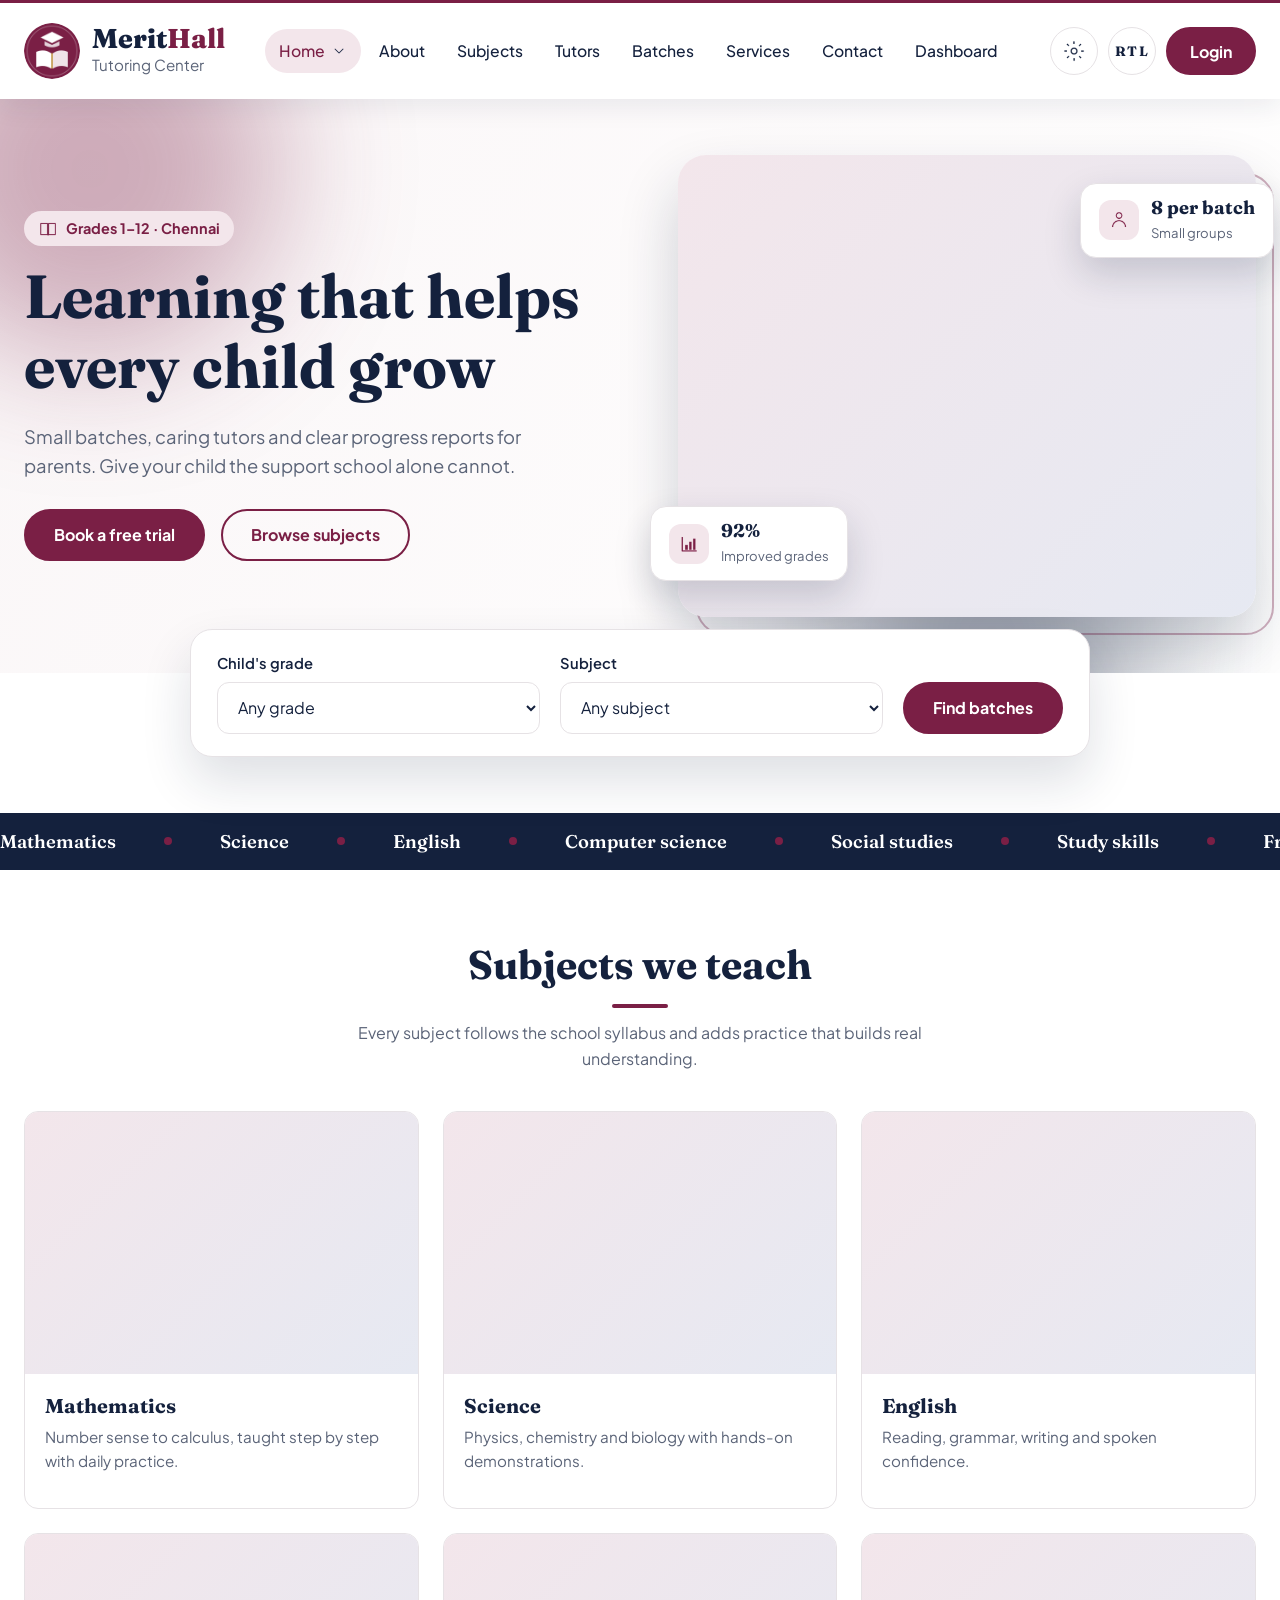
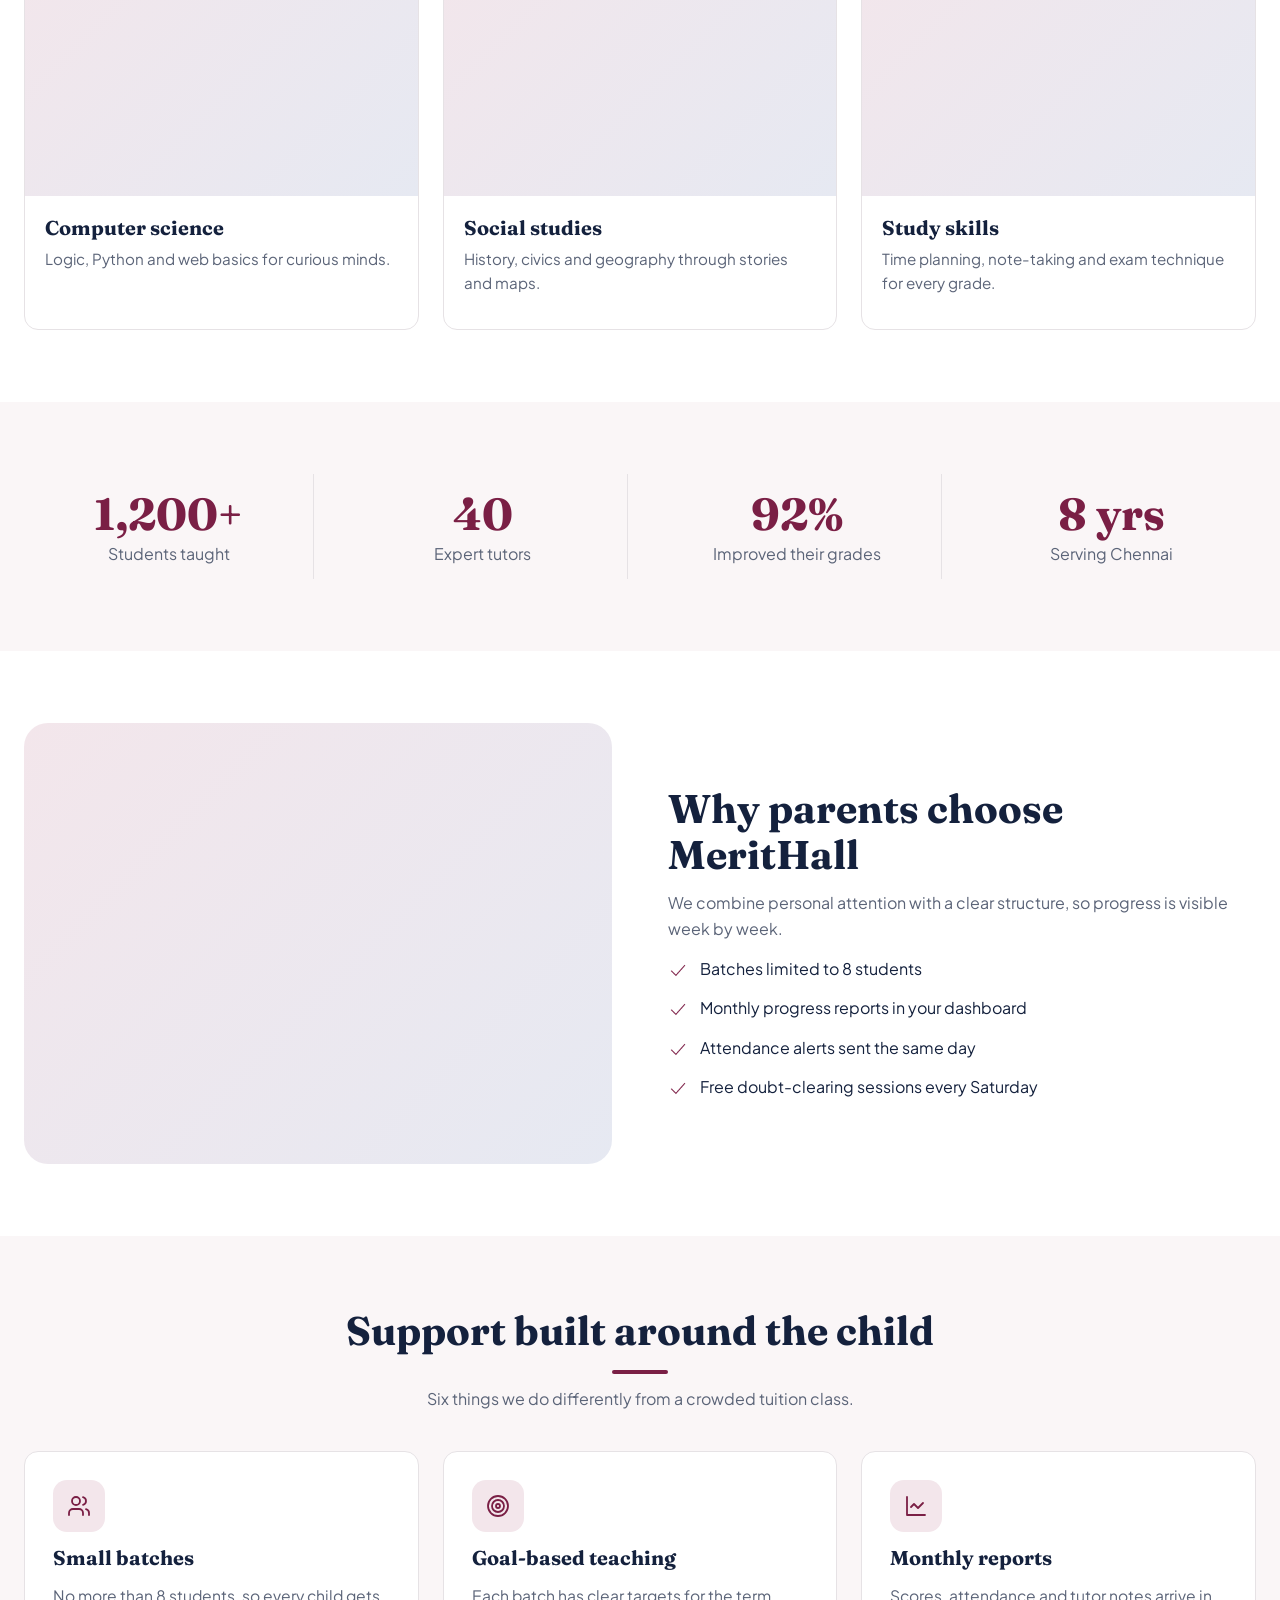
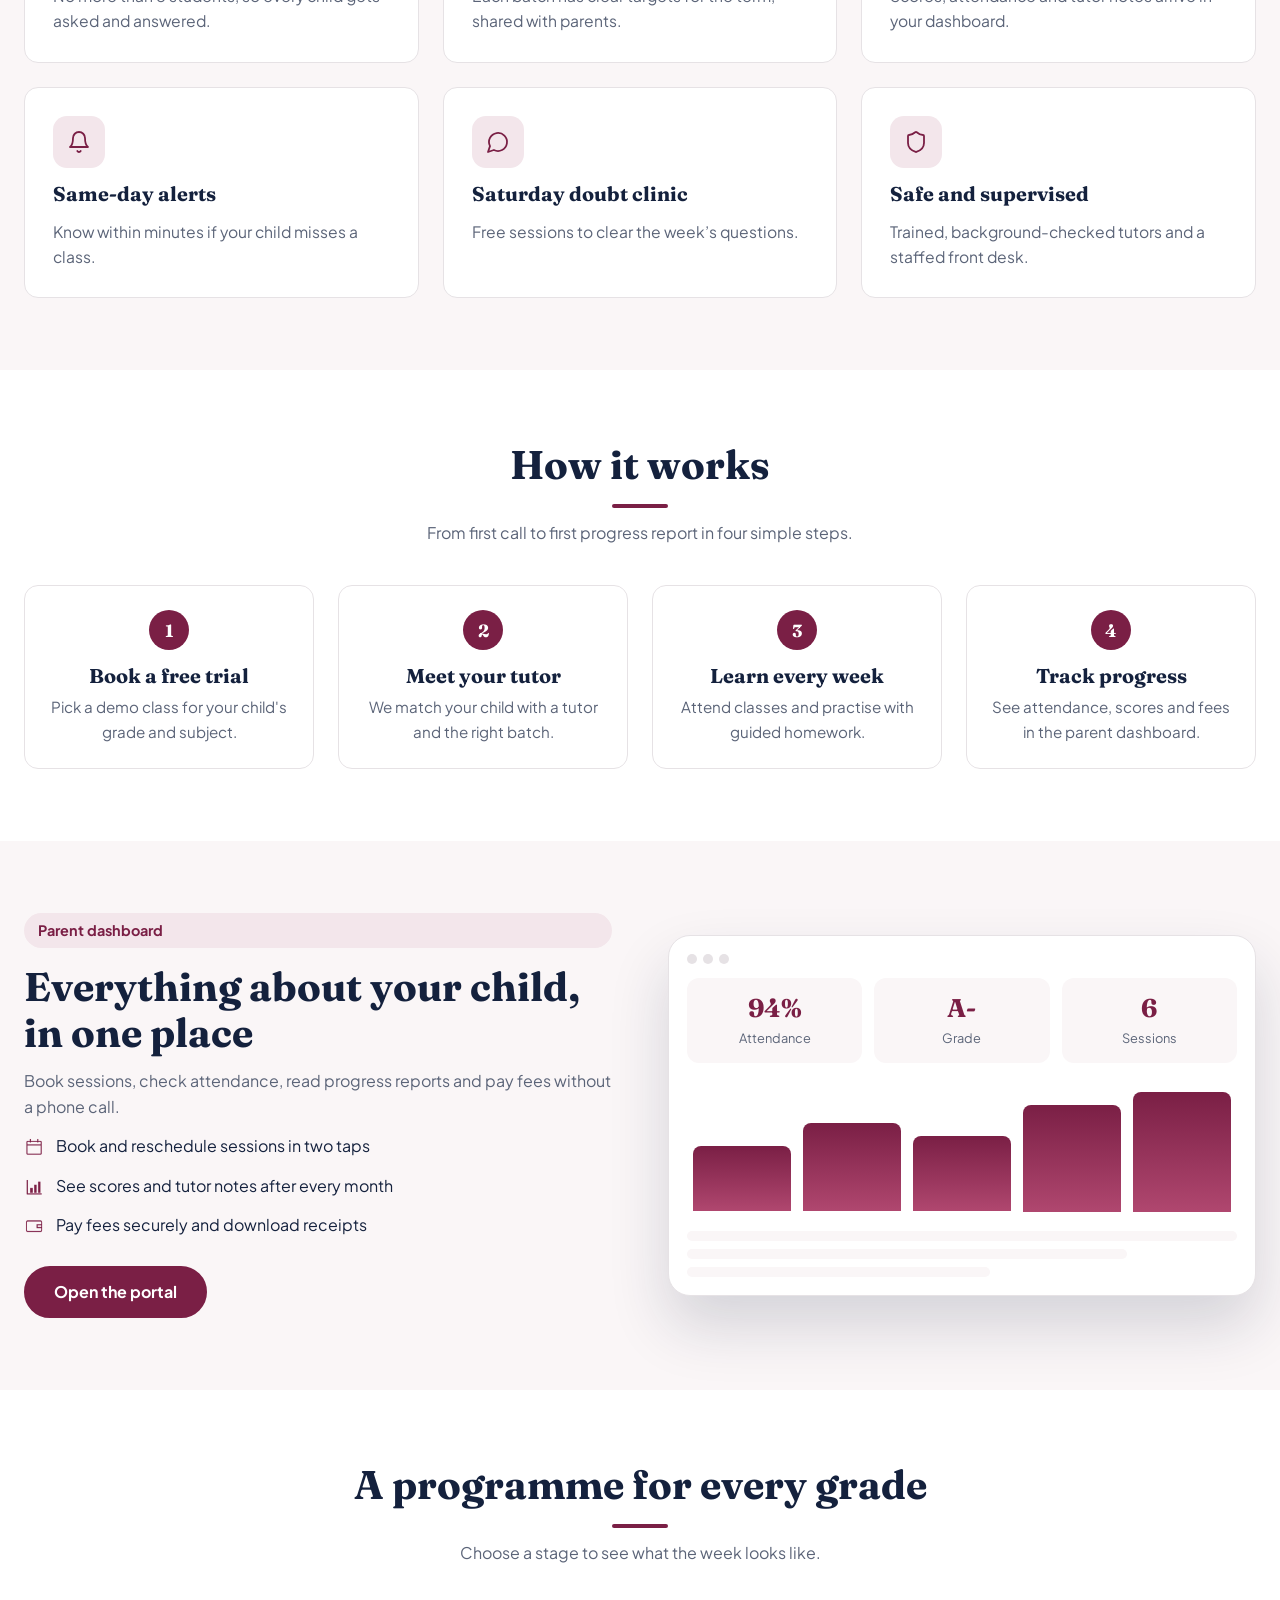
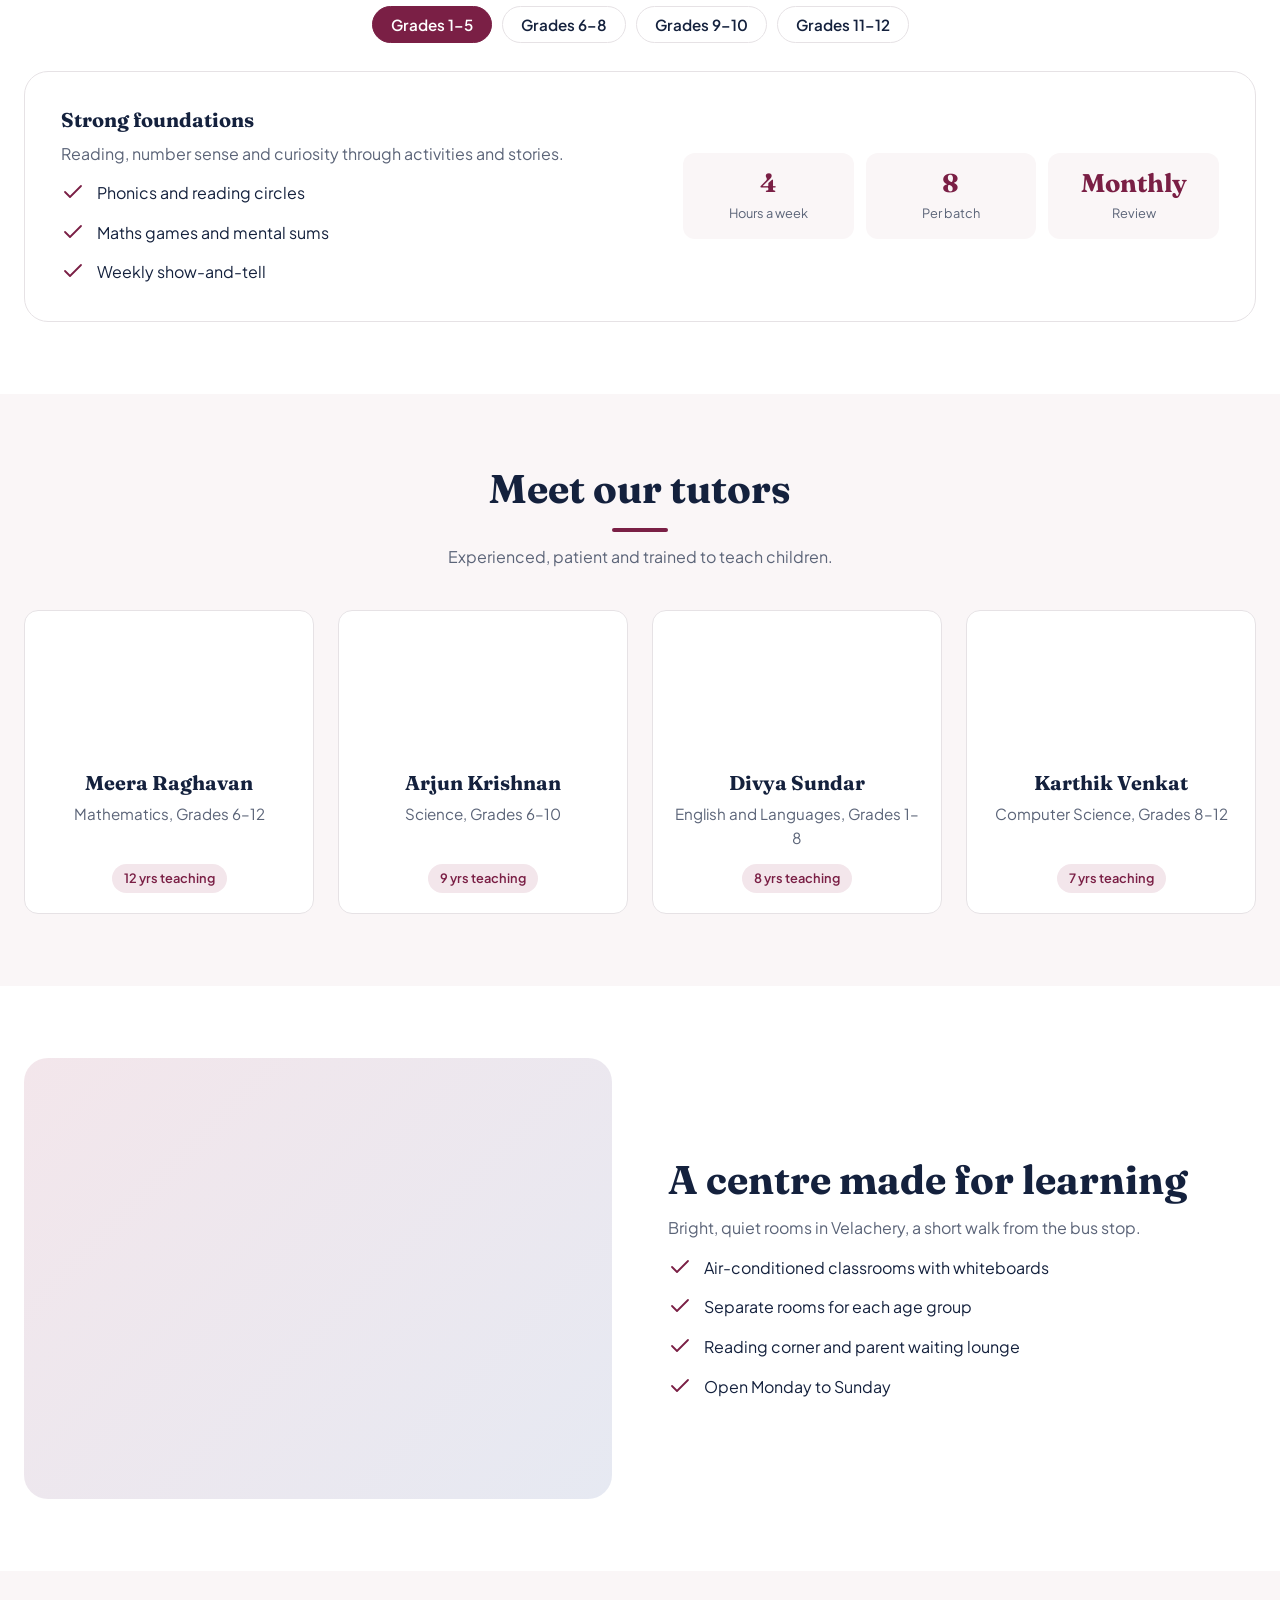
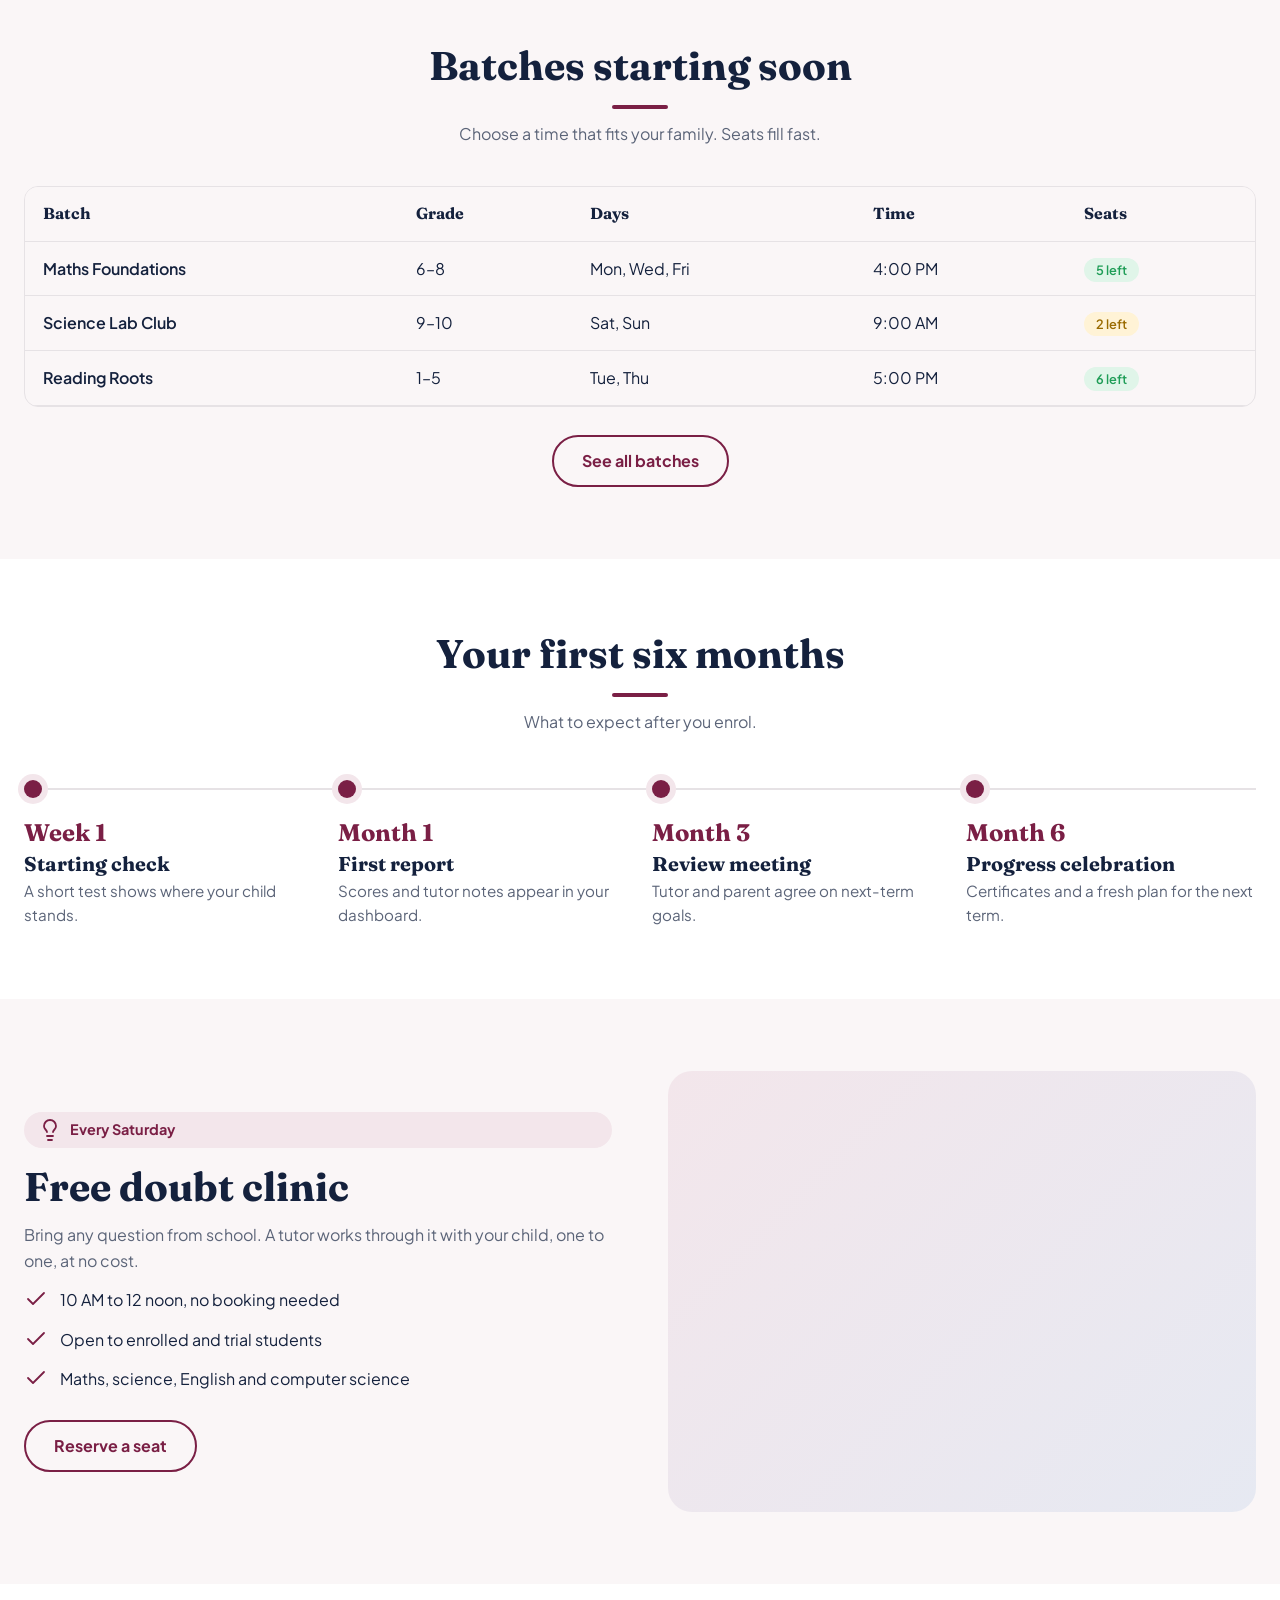
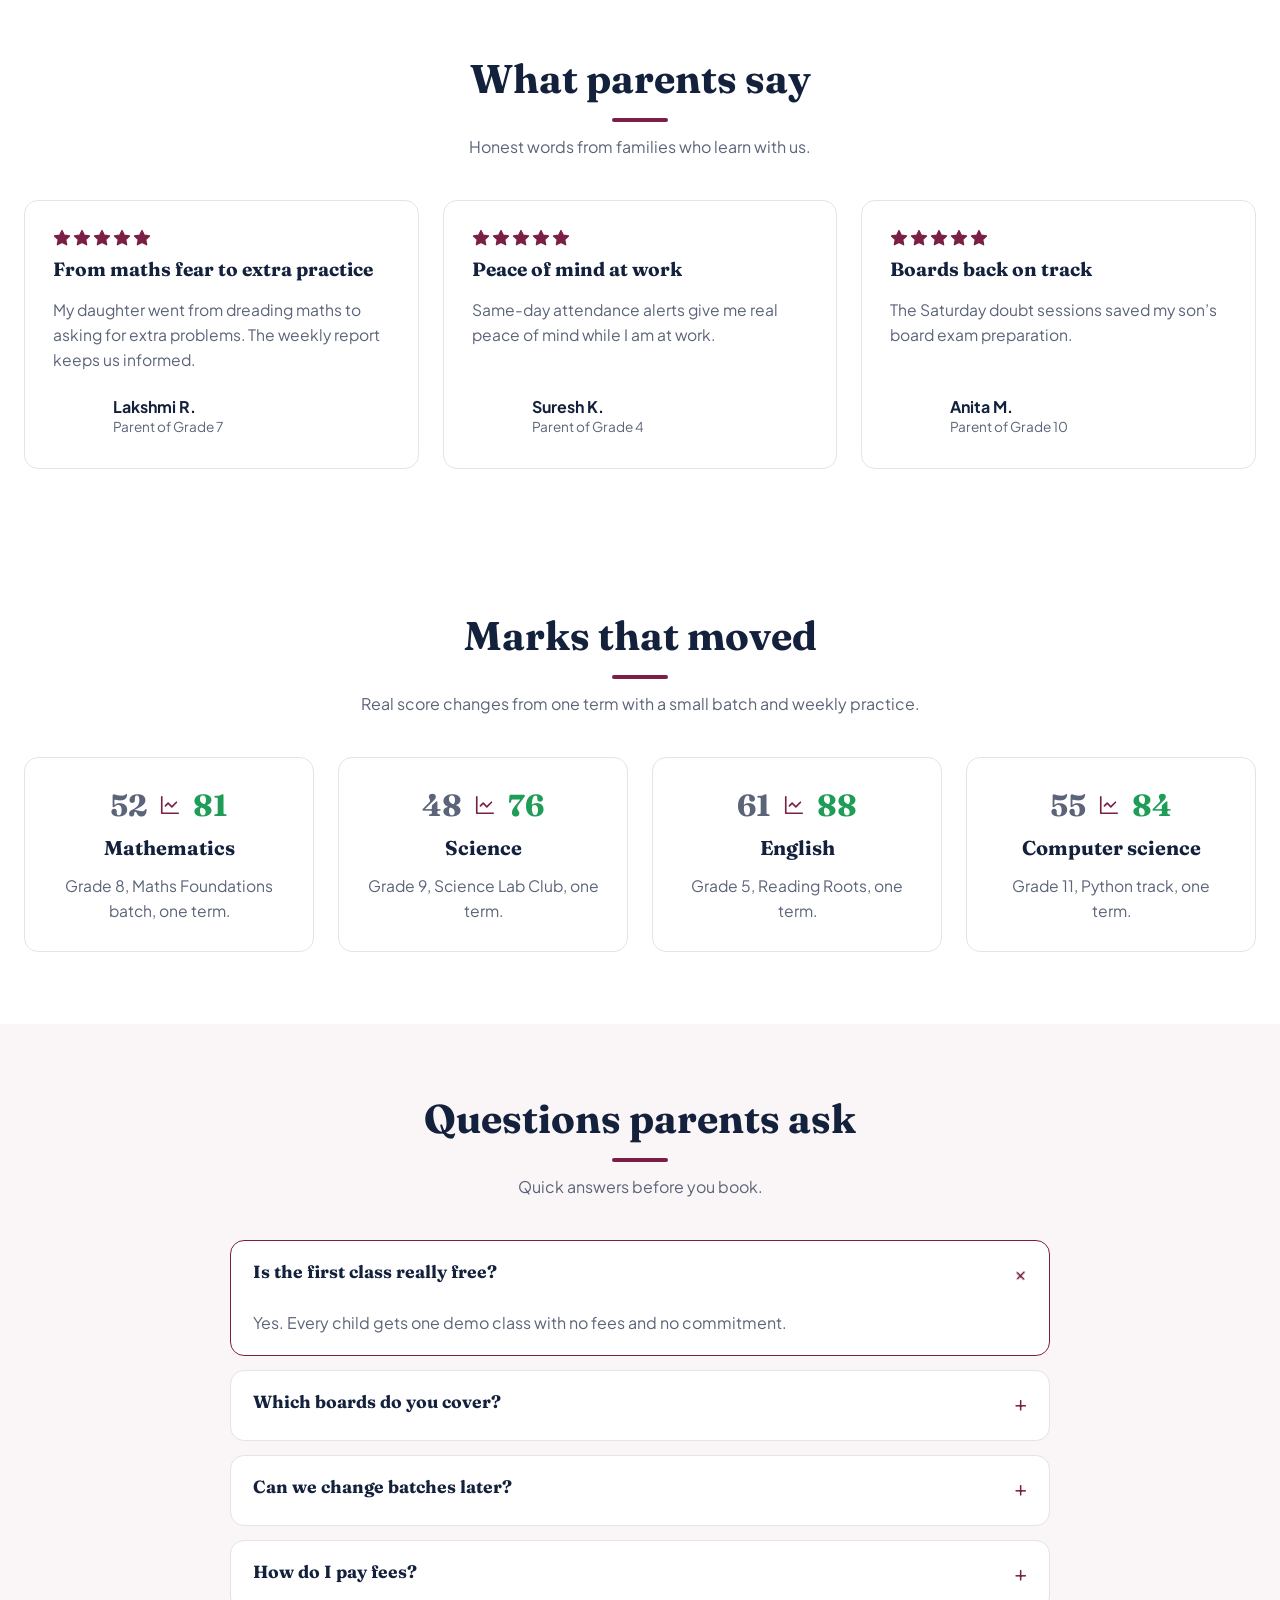
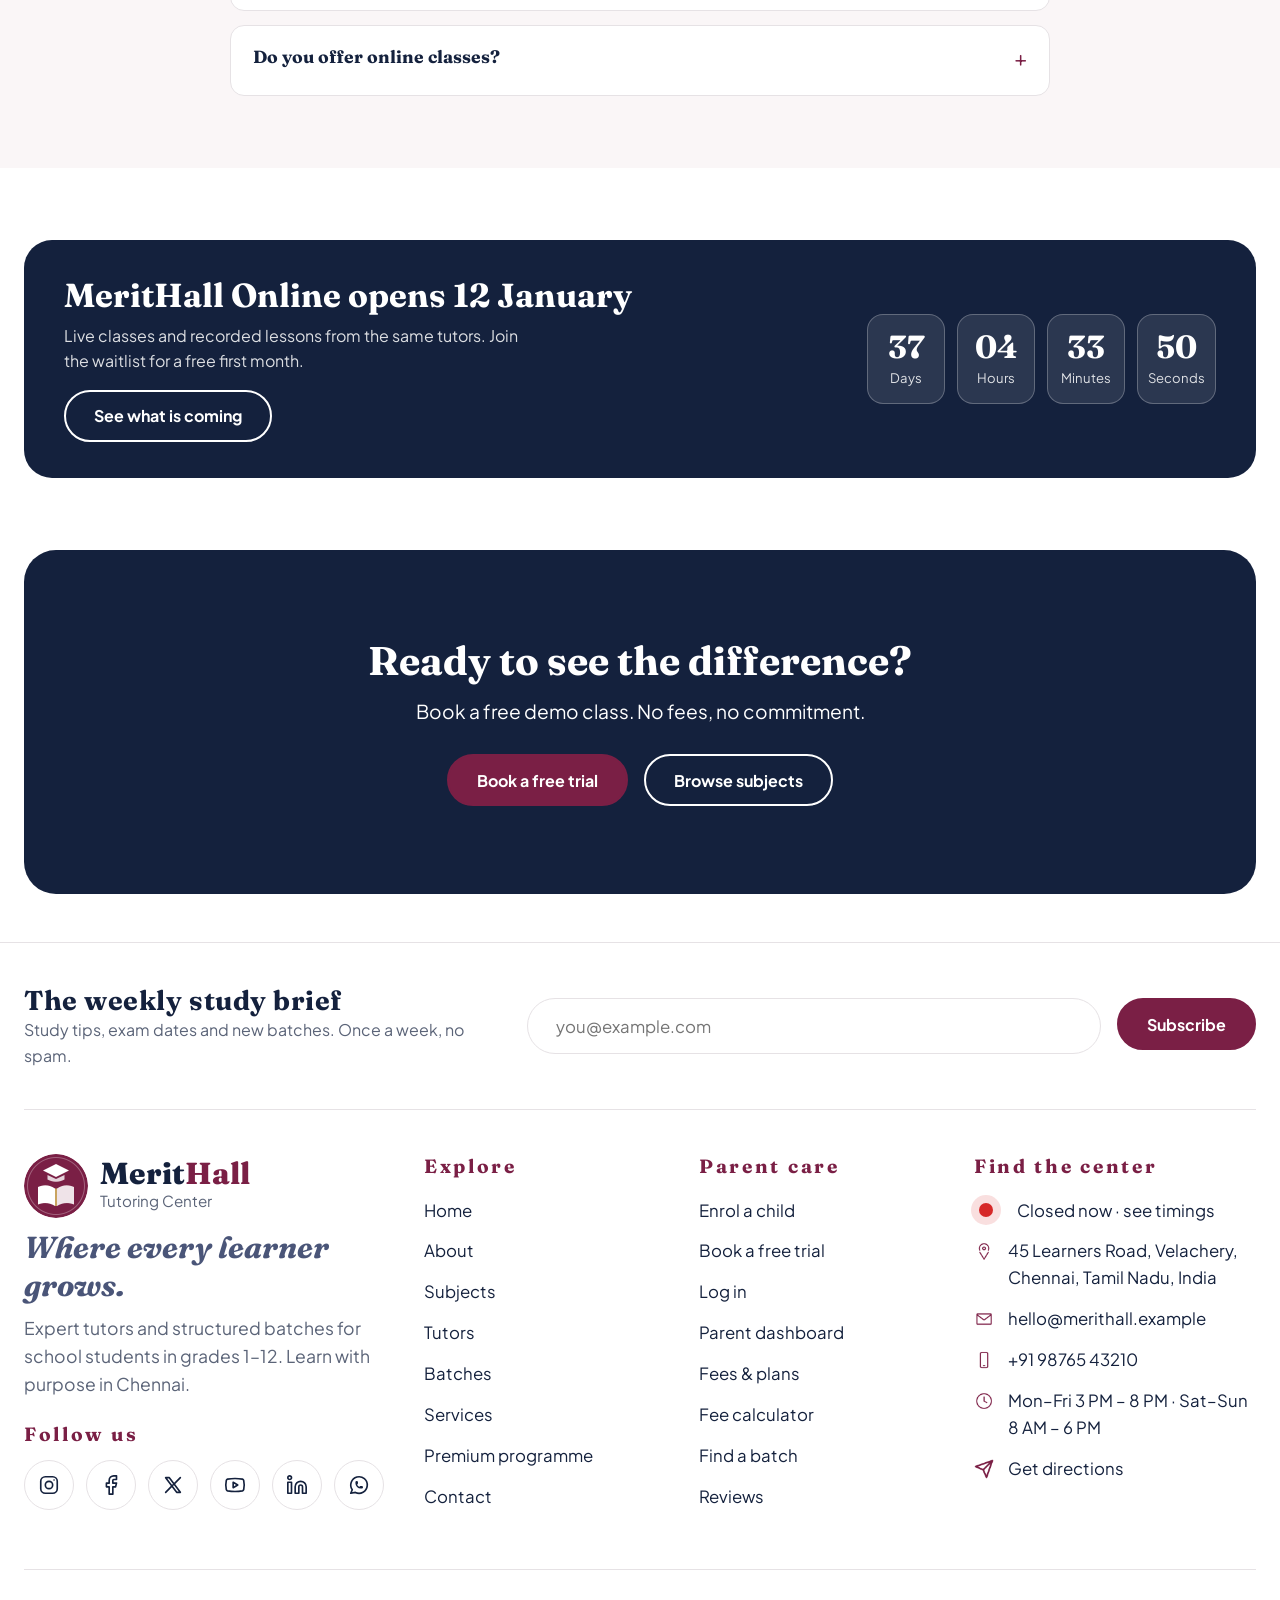
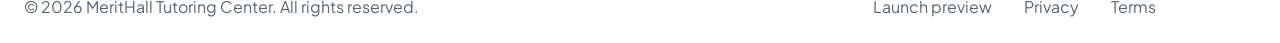
==== commit 78e94cd3: "Add files via upload" ====
--- a/index.html
+++ b/index.html
@@ -1,16 +1,16 @@
 <!DOCTYPE html>
 <html lang="en" dir="ltr"><head><meta charset="utf-8"><meta name="viewport" content="width=device-width,initial-scale=1">
 <title>Home | MeritHall Tutoring Center</title><meta name="description" content="MeritHall offers expert tutors, small batches and monthly progress reports for school students in grades 1-12 in Chennai. Book a free demo class today.">
-<link rel="icon" type="image/svg+xml" href="images/favicon.svg"><link rel="icon" type="image/png" href="images/favicon.png"><link rel="preconnect" href="https://fonts.googleapis.com"><link rel="preconnect" href="https://fonts.gstatic.com" crossorigin>
+<link rel="icon" type="image/svg+xml" href="[data-uri]"><link rel="icon" type="image/png" href="[data-uri]"><link rel="preconnect" href="https://fonts.googleapis.com"><link rel="preconnect" href="https://fonts.gstatic.com" crossorigin>
 <link href="https://fonts.googleapis.com/css2?family=Fraunces:ital,wght@0,600;0,700;1,600&family=Plus+Jakarta+Sans:wght@400;500;600;700;800&display=swap" rel="stylesheet">
 <link rel="stylesheet" href="style.css">
 <script type="application/ld+json">{"@context":"https://schema.org","@type":"EducationalOrganization","name":"MeritHall Tutoring Center","address":"45 Learners Road, Velachery, Chennai","telephone":"+91 98765 43210"}</script></head>
 <body data-page="home">
 <div id="site-header"></div>
 <main>
-<section class="hero"><div class="wrap"><div><span class="pill"><img class="icn" src="images/book-m.png" alt=""> Grades 1&ndash;12 &middot; Chennai</span><h1>Learning that helps every child grow</h1>
+<section class="hero"><div class="wrap"><div><span class="pill"><img class="icn" data-m src="[data-uri]" alt=""> Grades 1&ndash;12 &middot; Chennai</span><h1>Learning that helps every child grow</h1>
 <p class="lead">Small batches, caring tutors and clear progress reports for parents. Give your child the support school alone cannot.</p>
-<div class="row"><a class="btn btn-p" href="contact.html#trial">Book a free trial</a><a class="btn btn-s" href="subjects.html">Browse subjects</a></div></div><div class="hm"><div class="ph"><img src="https://images.pexels.com/photos/5212348/pexels-photo-5212348.jpeg?auto=compress&cs=tinysrgb&w=1200" alt="Teacher helping students in a bright classroom"></div><div class="fb a"><div class="ic"><img class="icn" src="images/chart-m.png" alt=""></div><div><b>92%</b><span>Improved grades</span></div></div><div class="fb b"><div class="ic"><img class="icn" src="images/user-m.png" alt=""></div><div><b>8 per batch</b><span>Small groups</span></div></div></div></div></section>
+<div class="row"><a class="btn btn-p" href="contact.html#trial">Book a free trial</a><a class="btn btn-s" href="subjects.html">Browse subjects</a></div></div><div class="hm"><div class="ph"><img src="https://images.pexels.com/photos/5212348/pexels-photo-5212348.jpeg?auto=compress&cs=tinysrgb&w=1200" alt="Teacher helping students in a bright classroom"></div><div class="fb a"><div class="ic"><img class="icn" data-m src="[data-uri]" alt=""></div><div><b>92%</b><span>Improved grades</span></div></div><div class="fb b"><div class="ic"><img class="icn" data-m src="[data-uri]" alt=""></div><div><b>8 per batch</b><span>Small groups</span></div></div></div></div></section>
 <section class="finder"><div class="wrap"><form id="finder" class="fbox" aria-label="Find a batch">
 <div class="fld"><label for="fg">Child's grade</label><select id="fg"><option value="all">Any grade</option><option value="1-5">Grades 1&ndash;5</option><option value="6-8">Grades 6&ndash;8</option><option value="9-10">Grades 9&ndash;10</option><option value="11-12">Grades 11&ndash;12</option></select></div>
 <div class="fld"><label for="fs">Subject</label><select id="fs"><option>Any subject</option><option>Mathematics</option><option>Science</option><option>English</option><option>Computer science</option></select></div>
@@ -20,12 +20,12 @@
 <div class="g3"><article class="card"><div class="ph"><img src="https://images.pexels.com/photos/8617726/pexels-photo-8617726.jpeg?auto=compress&cs=tinysrgb&w=1200" alt="Teacher and student solving a geometry problem on a chalkboard" loading="lazy"></div><div class="bd"><h3>Mathematics</h3><p>Number sense to calculus, taught step by step with daily practice.</p><div class="tags"></div></div></article><article class="card"><div class="ph"><img src="https://images.pexels.com/photos/8923701/pexels-photo-8923701.jpeg?auto=compress&cs=tinysrgb&w=1200" alt="Children doing a science experiment with a teacher" loading="lazy"></div><div class="bd"><h3>Science</h3><p>Physics, chemistry and biology with hands-on demonstrations.</p><div class="tags"></div></div></article><article class="card"><div class="ph"><img src="https://images.pexels.com/photos/8466783/pexels-photo-8466783.jpeg?auto=compress&cs=tinysrgb&w=1200" alt="Schoolgirls reading a book together" loading="lazy"></div><div class="bd"><h3>English</h3><p>Reading, grammar, writing and spoken confidence.</p><div class="tags"></div></div></article><article class="card"><div class="ph"><img src="https://images.pexels.com/photos/5621938/pexels-photo-5621938.jpeg?auto=compress&cs=tinysrgb&w=1200" alt="Children learning on computers in a lab" loading="lazy"></div><div class="bd"><h3>Computer science</h3><p>Logic, Python and web basics for curious minds.</p><div class="tags"></div></div></article><article class="card"><div class="ph"><img src="https://images.pexels.com/photos/5428267/pexels-photo-5428267.jpeg?auto=compress&cs=tinysrgb&w=900" alt="Children learning geography with a globe" loading="lazy"></div><div class="bd"><h3>Social studies</h3><p>History, civics and geography through stories and maps.</p><div class="tags"></div></div></article><article class="card"><div class="ph"><img src="https://images.pexels.com/photos/7692564/pexels-photo-7692564.jpeg?auto=compress&cs=tinysrgb&w=900" alt="Teacher guiding a teenager with homework" loading="lazy"></div><div class="bd"><h3>Study skills</h3><p>Time planning, note-taking and exam technique for every grade.</p><div class="tags"></div></div></article></div></div></section>
 <section class="section alt"><div class="wrap stats"><div><b>1,200+</b><span>Students taught</span></div><div><b>40</b><span>Expert tutors</span></div><div><b>92%</b><span>Improved their grades</span></div><div><b>8 yrs</b><span>Serving Chennai</span></div></div></section>
 <section class="section"><div class="wrap split"><div class="ph"><img src="https://images.pexels.com/photos/8923079/pexels-photo-8923079.jpeg?auto=compress&cs=tinysrgb&w=1200" alt="Teacher guiding a small group of children at a table" loading="lazy"></div><div><h2>Why parents choose MeritHall</h2><p style="color:var(--mut);margin-top:12px">We combine personal attention with a clear structure, so progress is visible week by week.</p>
-<ul class="ticks"><li><img class="icn" src="images/check-m.png" alt=""><span>Batches limited to 8 students</span></li><li><img class="icn" src="images/check-m.png" alt=""><span>Monthly progress reports in your dashboard</span></li><li><img class="icn" src="images/check-m.png" alt=""><span>Attendance alerts sent the same day</span></li><li><img class="icn" src="images/check-m.png" alt=""><span>Free doubt-clearing sessions every Saturday</span></li></ul></div></div></section>
+<ul class="ticks"><li><img class="icn" data-m src="[data-uri]" alt=""><span>Batches limited to 8 students</span></li><li><img class="icn" data-m src="[data-uri]" alt=""><span>Monthly progress reports in your dashboard</span></li><li><img class="icn" data-m src="[data-uri]" alt=""><span>Attendance alerts sent the same day</span></li><li><img class="icn" data-m src="[data-uri]" alt=""><span>Free doubt-clearing sessions every Saturday</span></li></ul></div></div></section>
 <section class="section alt"><div class="wrap"><div class="head c"><h2>Support built around the child</h2><p>Six things we do differently from a crowded tuition class.</p></div><div class="g3"><div class="card quote"><span class="ibx"><i class="li" data-i="users"></i></span><h3>Small batches</h3><p>No more than 8 students, so every child gets asked and answered.</p></div><div class="card quote"><span class="ibx"><i class="li" data-i="target"></i></span><h3>Goal-based teaching</h3><p>Each batch has clear targets for the term, shared with parents.</p></div><div class="card quote"><span class="ibx"><i class="li" data-i="chart"></i></span><h3>Monthly reports</h3><p>Scores, attendance and tutor notes arrive in your dashboard.</p></div><div class="card quote"><span class="ibx"><i class="li" data-i="bell"></i></span><h3>Same-day alerts</h3><p>Know within minutes if your child misses a class.</p></div><div class="card quote"><span class="ibx"><i class="li" data-i="message"></i></span><h3>Saturday doubt clinic</h3><p>Free sessions to clear the week&rsquo;s questions.</p></div><div class="card quote"><span class="ibx"><i class="li" data-i="shield"></i></span><h3>Safe and supervised</h3><p>Trained, background-checked tutors and a staffed front desk.</p></div></div></div></section>
 <section class="section"><div class="wrap"><div class="head c"><h2>How it works</h2><p>From first call to first progress report in four simple steps.</p></div>
 <div class="g4 steps"><div class="card"><h3>Book a free trial</h3><p>Pick a demo class for your child's grade and subject.</p></div><div class="card"><h3>Meet your tutor</h3><p>We match your child with a tutor and the right batch.</p></div><div class="card"><h3>Learn every week</h3><p>Attend classes and practise with guided homework.</p></div><div class="card"><h3>Track progress</h3><p>See attendance, scores and fees in the parent dashboard.</p></div></div></div></section>
 <section class="section alt"><div class="wrap split"><div><span class="pill">Parent dashboard</span><h2>Everything about your child, in one place</h2><p style="color:var(--mut);margin-top:12px">Book sessions, check attendance, read progress reports and pay fees without a phone call.</p>
-<ul class="ticks"><li><img class="icn" src="images/calendar-m.png" alt=""><span>Book and reschedule sessions in two taps</span></li><li><img class="icn" src="images/chart-m.png" alt=""><span>See scores and tutor notes after every month</span></li><li><img class="icn" src="images/wallet-m.png" alt=""><span>Pay fees securely and download receipts</span></li></ul>
+<ul class="ticks"><li><img class="icn" data-m src="[data-uri]" alt=""><span>Book and reschedule sessions in two taps</span></li><li><img class="icn" data-m src="[data-uri]" alt=""><span>See scores and tutor notes after every month</span></li><li><img class="icn" data-m src="[data-uri]" alt=""><span>Pay fees securely and download receipts</span></li></ul>
 <div class="row" style="margin-top:28px"><a class="btn btn-p" href="login.html">Open the portal</a></div></div>
 <div class="mock" aria-hidden="true"><div class="mdots"><i></i><i></i><i></i></div><div class="mk"><div><b>94%</b><span>Attendance</span></div><div><b>A-</b><span>Grade</span></div><div><b>6</b><span>Sessions</span></div></div>
 <div class="mb"><i style="height:50%"></i><i style="height:68%"></i><i style="height:58%"></i><i style="height:82%"></i><i style="height:92%"></i></div><div class="ml"><span></span><span></span><span></span></div></div></div></section>
--- a/style.css
+++ b/style.css
@@ -77,7 +77,7 @@
 .totop.show{opacity:1;pointer-events:auto}.totop img{width:34px;height:34px}
 /* dark */
 [data-theme=dark]{--bg:#121214;--bg2:#1a1a1e;--tx:#f1eef0;--mut:#a9a5ad;--bd:#34333a;--card:#1c1c20;--s:#0c0c0e;--p:#c94b7c;--p-d:#a83a66}
-[data-theme=dark] .icn,[data-theme=dark] .ibtn img,[data-theme=dark] .soc img,[data-theme=dark] .totop img,[data-theme=dark] .pw img,[data-theme=dark] .ct img[src$="-m.png"]{filter:invert(1)}
+[data-theme=dark] .icn,[data-theme=dark] .ibtn img,[data-theme=dark] .soc img,[data-theme=dark] .totop img,[data-theme=dark] .pw img,[data-theme=dark] .ct img[data-m]{filter:invert(1)}
 [data-theme=dark] .brand b,[data-theme=dark] .fcols .tg{color:#f1eef0}[data-theme=dark] .tag,[data-theme=dark] .pill,[data-theme=dark] .nav a:hover,[data-theme=dark] .nav a.on,[data-theme=dark] .nav .nl.on,[data-theme=dark] .nav .nl:hover{background:#2c1f26;color:#f0a9c4}
 [data-theme=dark] .btn-p{color:#fff}[data-theme=dark] .btn-s{color:#f0a9c4}
 /* rtl */
